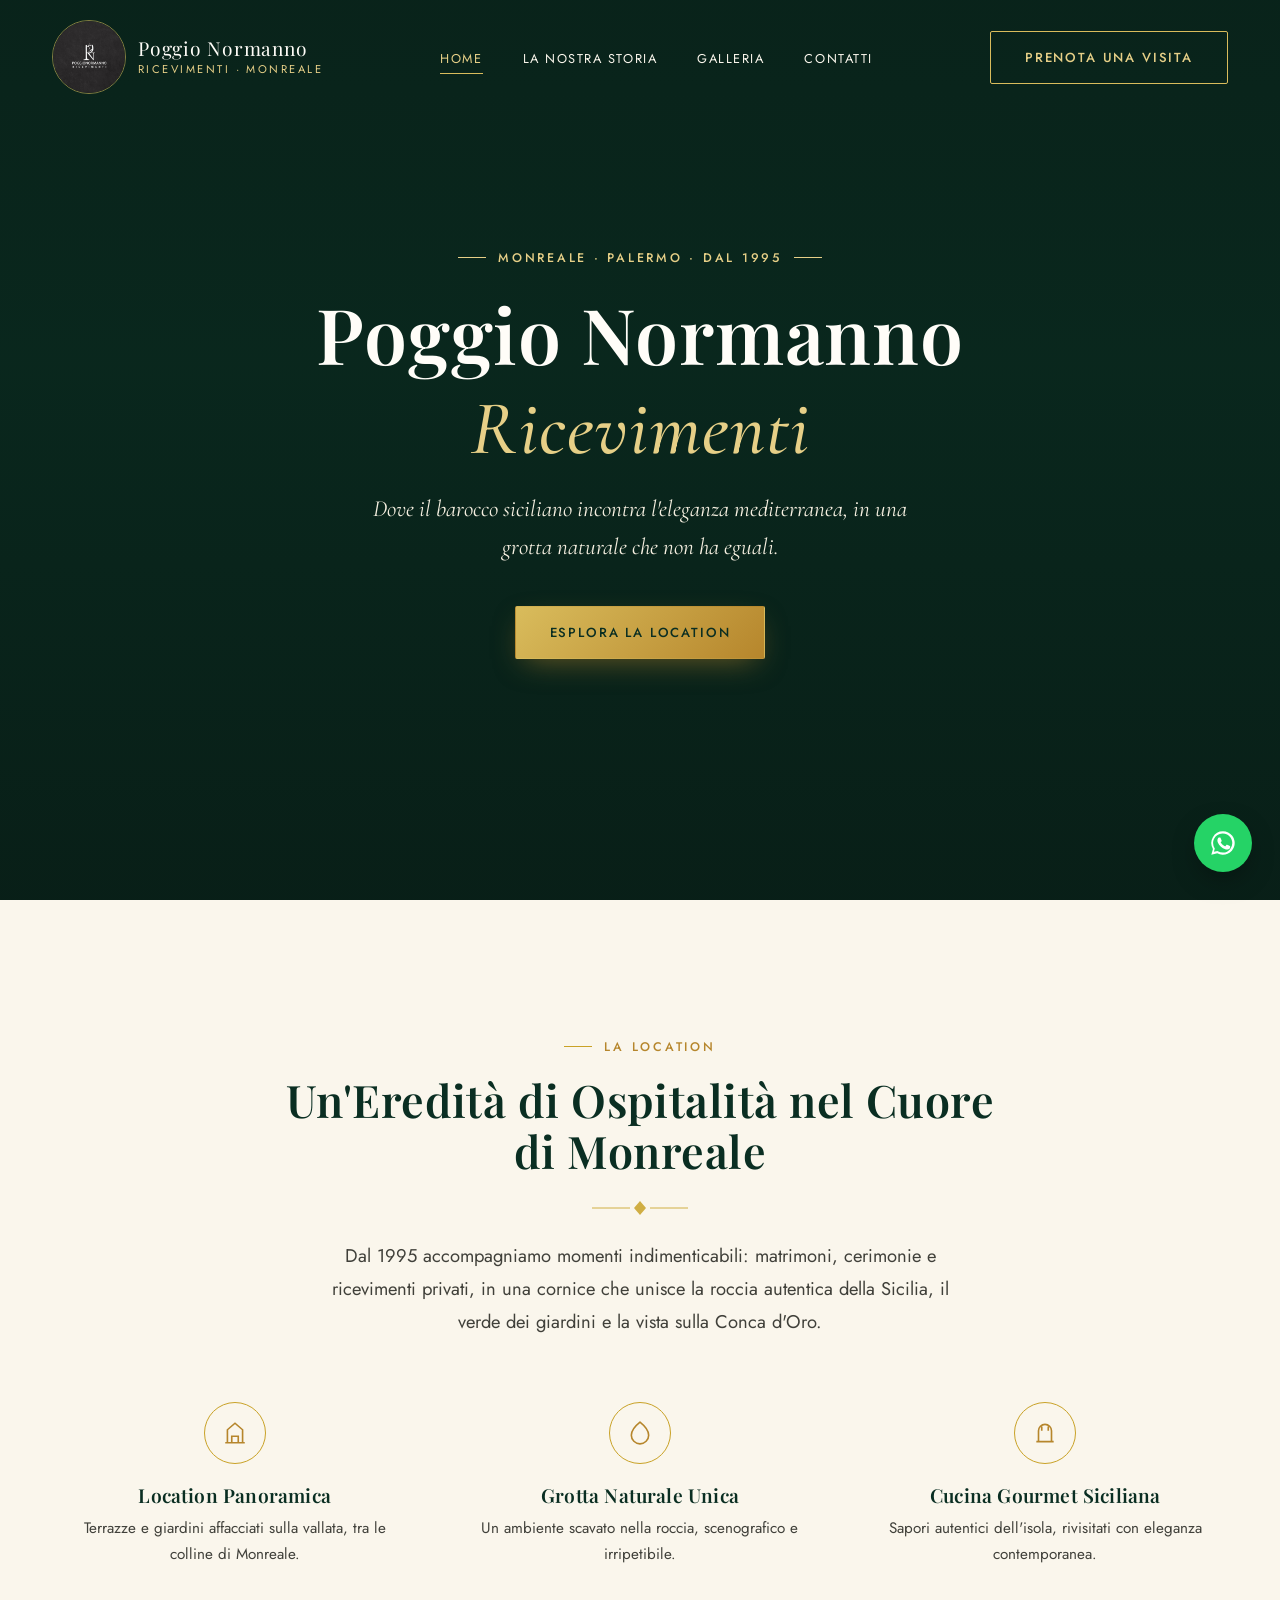
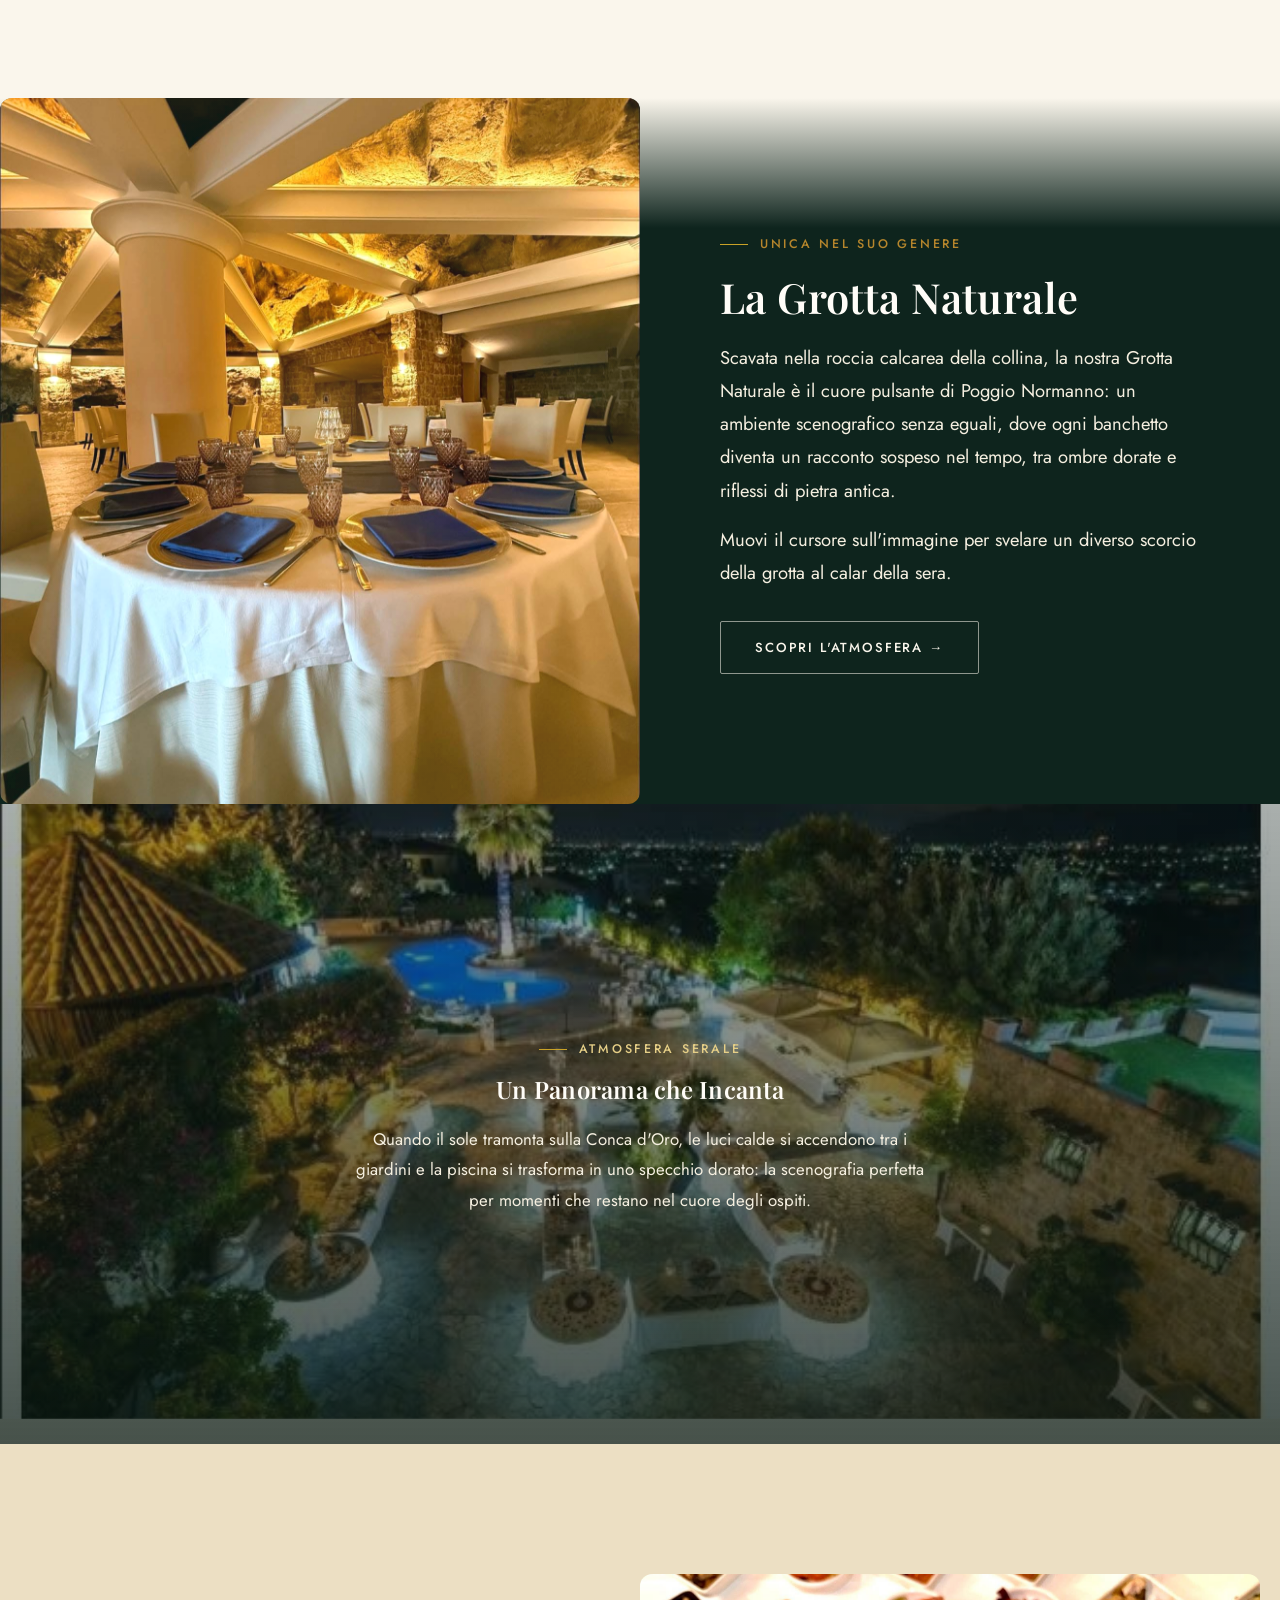
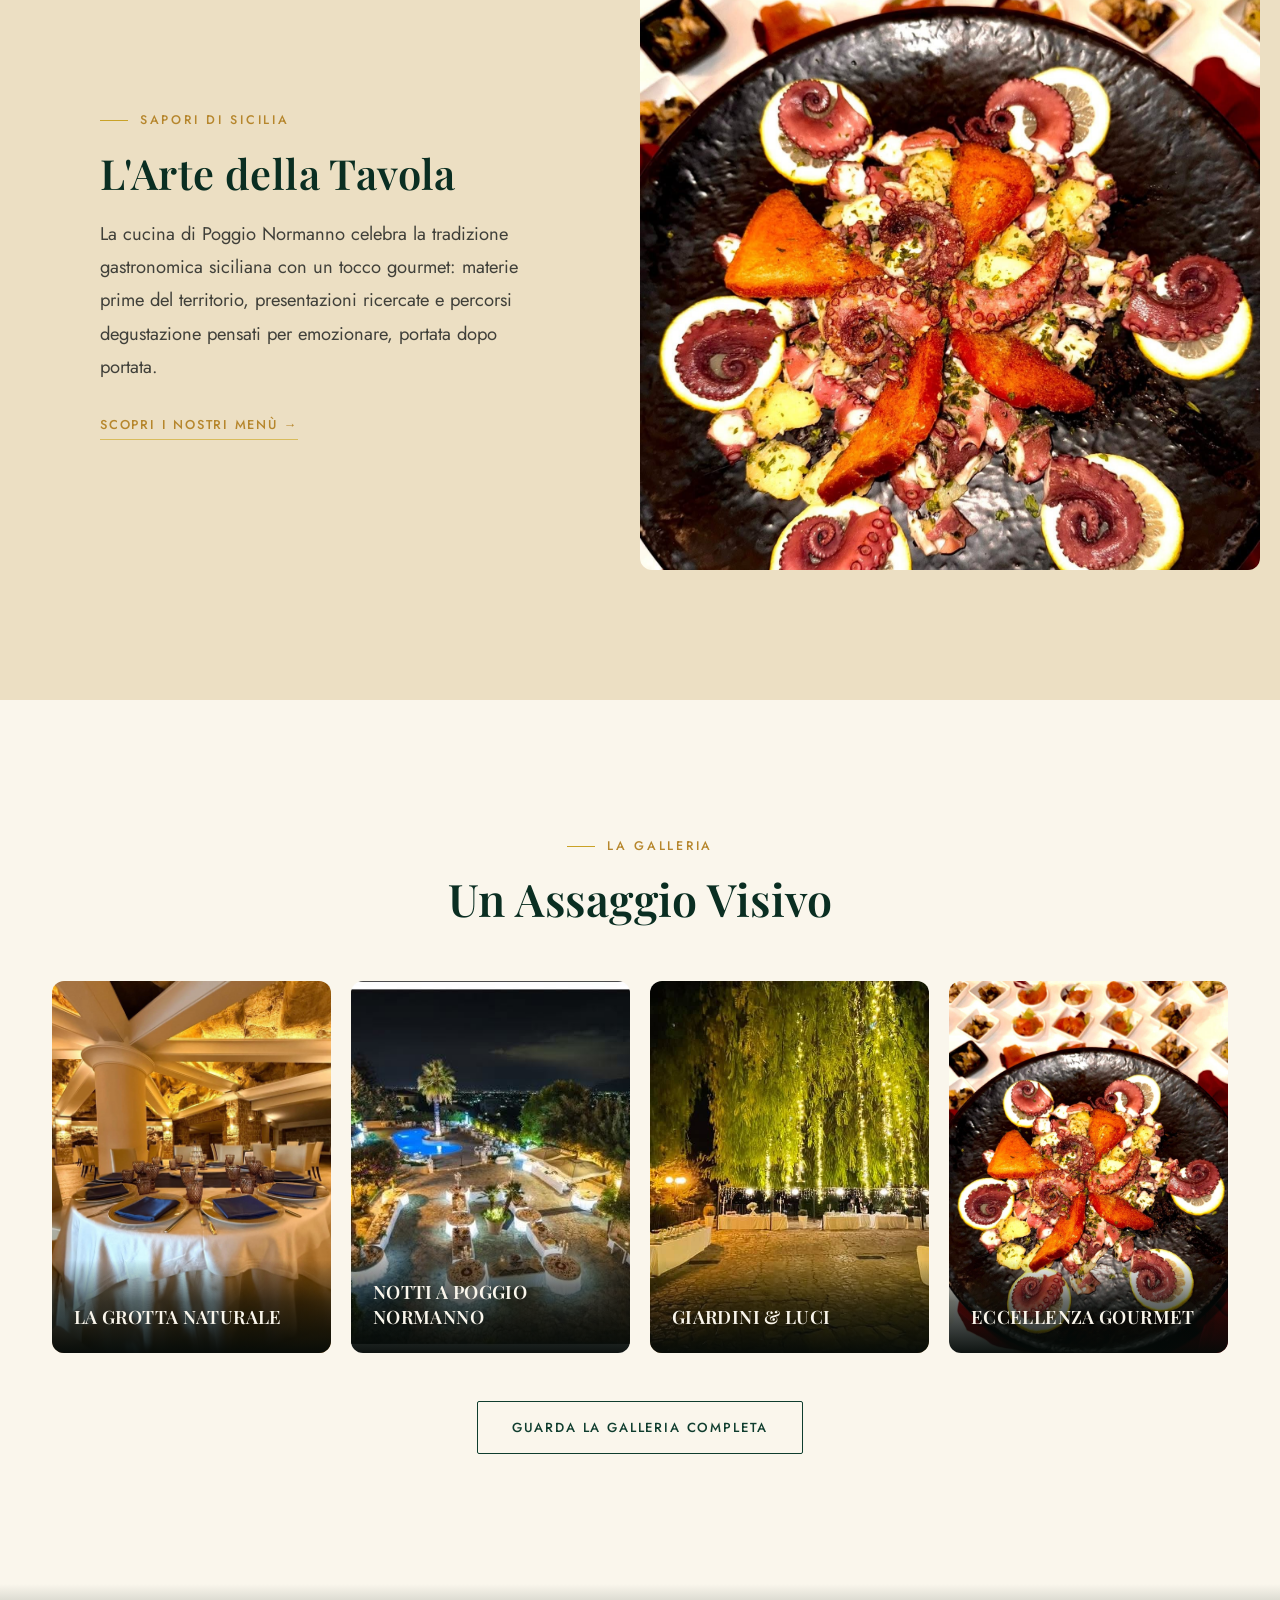
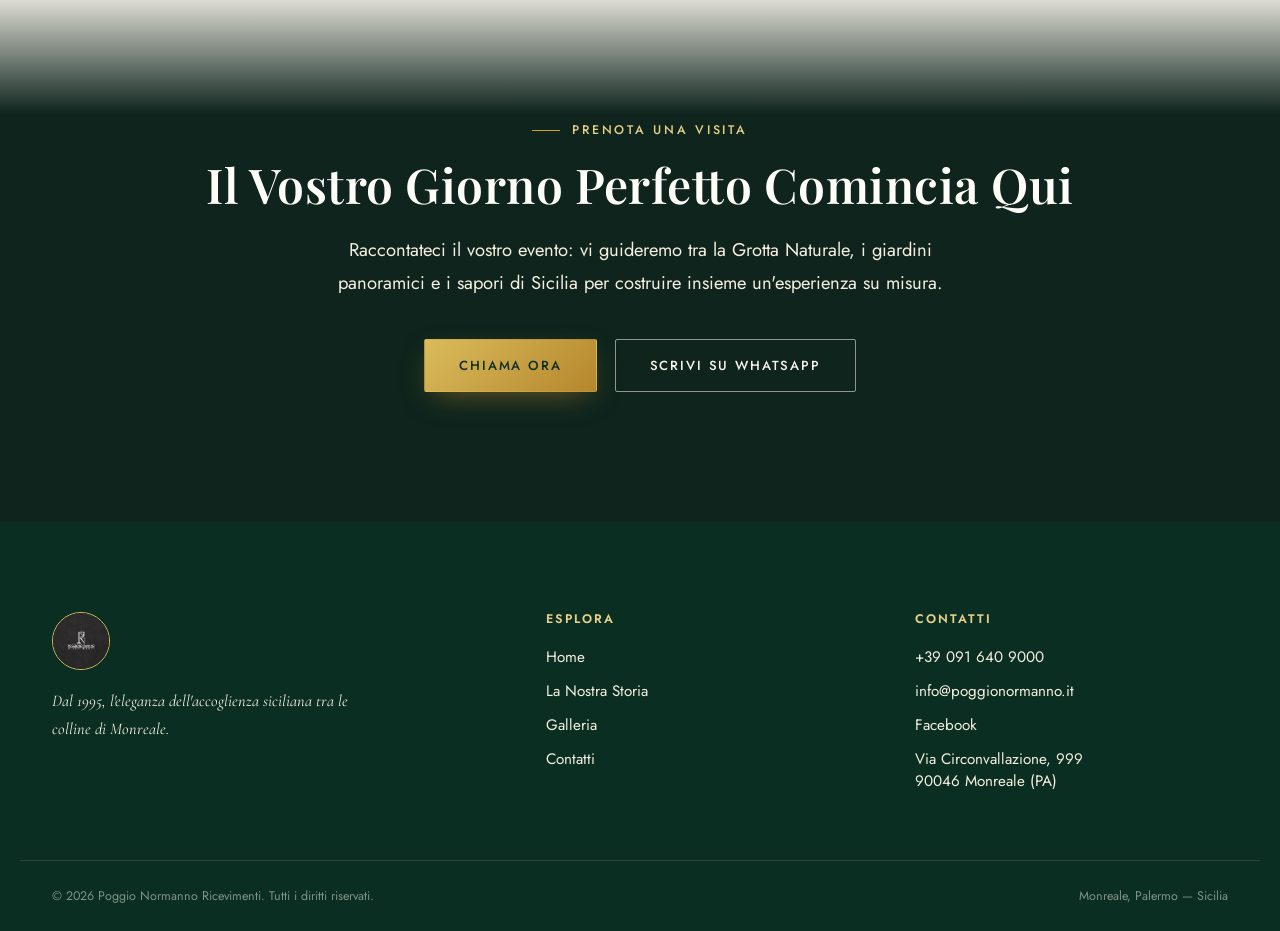
==== index.html @ 15d63153 "Add files via upload" ====
<!DOCTYPE html>
<html lang="it">
<head>
<meta charset="UTF-8">
<meta name="viewport" content="width=device-width, initial-scale=1.0">
<title>Poggio Normanno Ricevimenti | Location per Eventi e Matrimoni a Monreale</title>
<meta name="description" content="Poggio Normanno Ricevimenti: prestigiosa location per matrimoni ed eventi a Monreale, Palermo. Grotta naturale, panorama esclusivo e cucina gourmet siciliana dal 1995.">
<link rel="icon" href="immagini/logo-poggio-normanno.JPG" type="image/jpeg">
<link rel="preconnect" href="https://fonts.googleapis.com">
<link rel="preconnect" href="https://fonts.gstatic.com" crossorigin>
<link href="https://fonts.googleapis.com/css2?family=Playfair+Display:ital,wght@0,500;0,600;0,700;1,600&family=Cormorant+Garamond:ital,wght@0,500;1,500;1,600&family=Jost:wght@300;400;500;600&display=swap" rel="stylesheet">
<link rel="stylesheet" href="css/style.css">
</head>
<body>

<header class="site-header">
  <div class="container header-inner">
    <a href="index.html" class="logo">
      <img src="immagini/logo-poggio-normanno.JPG" alt="Poggio Normanno Ricevimenti">
      <span class="logo-text">Poggio Normanno<span>Ricevimenti · Monreale</span></span>
    </a>
    <nav class="main-nav">
      <ul>
        <li><a href="index.html">Home</a></li>
        <li><a href="storia.html">La Nostra Storia</a></li>
        <li><a href="galleria.html">Galleria</a></li>
        <li><a href="contatti.html">Contatti</a></li>
      </ul>
    </nav>
    <div class="header-actions">
      <a href="contatti.html" class="btn btn-outline nav-cta">Prenota una Visita</a>
    </div>
    <button class="menu-toggle" aria-label="Apri menu">
      <span></span><span></span><span></span>
    </button>
  </div>
</header>

<div class="mobile-menu">
  <a href="index.html">Home</a>
  <a href="storia.html">La Nostra Storia</a>
  <a href="galleria.html">Galleria</a>
  <a href="contatti.html">Contatti</a>
  <a href="contatti.html" class="btn btn-gold">Prenota una Visita</a>
  <div class="mobile-menu-contacts">
    <a href="tel:+390916409000">+39 091 640 9000</a>
    <a href="https://wa.me/390916409000" target="_blank" rel="noopener">WhatsApp</a>
  </div>
</div>

<section class="hero">
  <video class="hero-video" autoplay muted loop playsinline preload="auto">
    <source src="video/hero-video.mp4" type="video/mp4">
  </video>
  <div class="hero-overlay"></div>
  <div class="hero-content">
    <span class="eyebrow">Monreale · Palermo · Dal 1995</span>
    <h1 class="hero-title">Poggio Normanno<br><em>Ricevimenti</em></h1>
    <p class="hero-sub">Dove il barocco siciliano incontra l'eleganza mediterranea, in una grotta naturale che non ha eguali.</p>
    <div class="hero-actions">
      <a href="#location" class="btn btn-gold">Esplora la Location</a>
    </div>
  </div>
</section>

<section id="location" class="section-pad bg-cream">
  <div class="container">
    <div class="section-head reveal">
      <span class="eyebrow" style="justify-content:center">La Location</span>
      <h2 style="margin-top:18px; font-size: clamp(2rem, 4vw, 2.8rem);">Un'Eredità di Ospitalità nel Cuore di Monreale</h2>
      <div class="ornament">
        <svg viewBox="0 0 96 18" xmlns="http://www.w3.org/2000/svg" fill="none" stroke="#c9a227" stroke-width="1">
          <line x1="0" y1="9" x2="38" y2="9"/><line x1="58" y1="9" x2="96" y2="9"/>
          <path d="M48 2 L54 9 L48 16 L42 9 Z" fill="#c9a227" stroke="none"/>
        </svg>
      </div>
      <p class="lede" style="margin:0 auto;">Dal 1995 accompagniamo momenti indimenticabili: matrimoni, cerimonie e ricevimenti privati, in una cornice che unisce la roccia autentica della Sicilia, il verde dei giardini e la vista sulla Conca d'Oro.</p>
    </div>
    <div class="features-row">
      <div class="feature-item reveal">
        <div class="feature-icon"><svg viewBox="0 0 24 24" fill="none" stroke="currentColor" stroke-width="1.5"><path d="M3 21h18M5 21V9l7-6 7 6v12M9 21v-6h6v6"/></svg></div>
        <h3>Location Panoramica</h3>
        <p>Terrazze e giardini affacciati sulla vallata, tra le colline di Monreale.</p>
      </div>
      <div class="feature-item reveal reveal-delay-1">
        <div class="feature-icon"><svg viewBox="0 0 24 24" fill="none" stroke="currentColor" stroke-width="1.5"><path d="M12 2C7 6 4 10 4 14a8 8 0 0016 0c0-4-3-8-8-12z"/></svg></div>
        <h3>Grotta Naturale Unica</h3>
        <p>Un ambiente scavato nella roccia, scenografico e irripetibile.</p>
      </div>
      <div class="feature-item reveal reveal-delay-2">
        <div class="feature-icon"><svg viewBox="0 0 24 24" fill="none" stroke="currentColor" stroke-width="1.5"><path d="M4 20h16M6 20V10a6 6 0 0112 0v10M9 10V6m6 4V6"/></svg></div>
        <h3>Cucina Gourmet Siciliana</h3>
        <p>Sapori autentici dell'isola, rivisitati con eleganza contemporanea.</p>
      </div>
    </div>
  </div>
</section>

<section class="grotta-section bg-emerald soft-transition">
  <div class="split">
    <div class="split-media reveal">
      <img class="grotta-img grotta-img-a" src="immagini/grotta-naturale.JPG" alt="Interno della Grotta Naturale di Poggio Normanno, illuminata da luci calde">
      <img class="grotta-img grotta-img-b" src="immagini/grotta-allestimento-rosso.JPG" alt="Allestimento romantico della Grotta Naturale di Poggio Normanno con dettagli in rosso" loading="lazy">
    </div>
    <div class="split-text reveal">
      <span class="eyebrow">Unica nel suo Genere</span>
      <h2 style="font-size: clamp(1.9rem, 3.5vw, 2.6rem); margin: 20px 0;">La Grotta Naturale</h2>
      <p class="lede">Scavata nella roccia calcarea della collina, la nostra Grotta Naturale è il cuore pulsante di Poggio Normanno: un ambiente scenografico senza eguali, dove ogni banchetto diventa un racconto sospeso nel tempo, tra ombre dorate e riflessi di pietra antica.</p>
      <p class="lede" style="margin-top:16px;">Muovi il cursore sull'immagine per svelare un diverso scorcio della grotta al calar della sera.</p>
      <a href="storia.html#grotta" class="btn btn-outline" style="margin-top:32px; border-color: rgba(250,246,236,0.55); color: var(--cream-100);">Scopri l'Atmosfera →</a>
    </div>
  </div>
</section>

<section class="parallax-banner">
  <img class="parallax-img" src="immagini/panoramica-notturna-piscina.JPG" alt="Panorama notturno con piscina illuminata di Poggio Normanno">
  <div class="parallax-content reveal">
    <span class="eyebrow">Atmosfera Serale</span>
    <h2>Un Panorama che Incanta</h2>
    <p>Quando il sole tramonta sulla Conca d'Oro, le luci calde si accendono tra i giardini e la piscina si trasforma in uno specchio dorato: la scenografia perfetta per momenti che restano nel cuore degli ospiti.</p>
  </div>
</section>

<section class="section-pad bg-sand">
  <div class="split" style="max-width: var(--container-w); margin: 0 auto;">
    <div class="split-text reveal">
      <span class="eyebrow">Sapori di Sicilia</span>
      <h2 style="font-size: clamp(1.9rem, 3.5vw, 2.6rem); margin: 20px 0;">L'Arte della Tavola</h2>
      <p class="lede">La cucina di Poggio Normanno celebra la tradizione gastronomica siciliana con un tocco gourmet: materie prime del territorio, presentazioni ricercate e percorsi degustazione pensati per emozionare, portata dopo portata.</p>
      <a href="galleria.html" class="link-gold" style="margin-top:32px;">Scopri i Nostri Menù →</a>
    </div>
    <div class="split-media reveal">
      <img src="immagini/cibo.JPG" alt="Piatto gourmet della cucina siciliana di Poggio Normanno">
    </div>
  </div>
</section>

<section class="section-pad bg-cream">
  <div class="container">
    <div class="section-head reveal">
      <span class="eyebrow" style="justify-content:center">La Galleria</span>
      <h2 style="margin-top:18px; font-size: clamp(2rem, 4vw, 2.8rem);">Un Assaggio Visivo</h2>
    </div>
    <div class="preview-grid">
      <a href="galleria.html" class="preview-item reveal"><img src="immagini/grotta-naturale.JPG" alt="Grotta Naturale"><span class="cap">La Grotta Naturale</span></a>
      <a href="galleria.html" class="preview-item reveal reveal-delay-1"><img src="immagini/panoramica-notturna-piscina.JPG" alt="Panorama notturno e piscina"><span class="cap">Notti a Poggio Normanno</span></a>
      <a href="galleria.html" class="preview-item reveal reveal-delay-2"><img src="immagini/area-esterna-luci.JPG" alt="Area esterna e illuminazione"><span class="cap">Giardini &amp; Luci</span></a>
      <a href="galleria.html" class="preview-item reveal"><img src="immagini/cibo.JPG" alt="Gastronomia gourmet"><span class="cap">Eccellenza Gourmet</span></a>
    </div>
    <div class="preview-more reveal">
      <a href="galleria.html" class="btn btn-outline dark">Guarda la Galleria Completa</a>
    </div>
  </div>
</section>

<section class="cta-band soft-transition">
  <div class="container reveal">
    <span class="eyebrow" style="justify-content:center; color: var(--gold-300);">Prenota una Visita</span>
    <h2 style="margin: 18px 0 0;">Il Vostro Giorno Perfetto Comincia Qui</h2>
    <p class="lede">Raccontateci il vostro evento: vi guideremo tra la Grotta Naturale, i giardini panoramici e i sapori di Sicilia per costruire insieme un'esperienza su misura.</p>
    <div class="cta-actions">
      <a href="tel:+390916409000" class="btn btn-gold">Chiama Ora</a>
      <a href="https://wa.me/390916409000" target="_blank" rel="noopener" class="btn btn-outline">Scrivi su WhatsApp</a>
    </div>
  </div>
</section>

<footer class="site-footer">
  <div class="container footer-grid">
    <div class="footer-brand">
      <img src="immagini/logo-poggio-normanno.JPG" alt="Poggio Normanno Ricevimenti">
      <p>Dal 1995, l'eleganza dell'accoglienza siciliana tra le colline di Monreale.</p>
    </div>
    <div class="footer-col">
      <h4>Esplora</h4>
      <a href="index.html">Home</a>
      <a href="storia.html">La Nostra Storia</a>
      <a href="galleria.html">Galleria</a>
      <a href="contatti.html">Contatti</a>
    </div>
    <div class="footer-col">
      <h4>Contatti</h4>
      <a href="tel:+390916409000">+39 091 640 9000</a>
      <a href="mailto:info@poggionormanno.it">info@poggionormanno.it</a>
      <a href="https://www.facebook.com/poggionormannoricevimenti" target="_blank" rel="noopener">Facebook</a>
      <address>Via Circonvallazione, 999<br>90046 Monreale (PA)</address>
    </div>
  </div>
  <div class="footer-bottom container">
    <p>&copy; 2026 Poggio Normanno Ricevimenti. Tutti i diritti riservati.</p>
    <p>Monreale, Palermo — Sicilia</p>
  </div>
</footer>

<a href="https://wa.me/390916409000" target="_blank" rel="noopener" class="whatsapp-float" aria-label="Contattaci su WhatsApp">
  <svg viewBox="0 0 24 24"><path d="M17.5 14.4c-.3-.1-1.6-.8-1.9-.9-.2-.1-.4-.1-.6.1-.2.2-.6.9-.8 1-.1.2-.3.2-.5.1-1.6-.7-2.6-1.5-3.6-3.1-.1-.2-.1-.4.1-.5.2-.2.4-.4.6-.7.1-.2.1-.4 0-.6-.1-.2-.7-1.6-.9-2.1-.2-.5-.4-.4-.6-.4h-.5c-.2 0-.5.1-.7.3-.2.3-.9 1-.9 2.3 0 1.4 1 2.7 1.1 2.9.1.2 1.9 3 4.7 4.1 2.3.9 2.7.7 3.2.6.5-.1 1.6-.7 1.8-1.3.2-.6.2-1.2.2-1.3-.1-.1-.2-.2-.4-.3z"/><path d="M12 2a10 10 0 00-8.6 15.1L2 22l5.1-1.3A10 10 0 1012 2zm0 18.2c-1.6 0-3.1-.4-4.5-1.2l-.3-.2-3 .8.8-2.9-.2-.3A8.2 8.2 0 1112 20.2z"/></svg>
</a>

<script src="js/main.js"></script>
</body>
</html>
---- css/style.css ----
/* ============================================================
   POGGIO NORMANNO RICEVIMENTI — Lusso Mediterraneo
   ============================================================ */

:root {
  --emerald-950: #0a2e22;
  --emerald-900: #0f3d2e;
  --emerald-800: #164a38;
  --emerald-700: #1f5c46;
  --gold-600: #b6862c;
  --gold-500: #c9a227;
  --gold-400: #d9bc5c;
  --gold-300: #e6cf87;
  --cream-100: #faf6ec;
  --cream-200: #f5efe0;
  --sand-300: #ecdfc3;
  --charcoal-900: #23231f;
  --charcoal-700: #40403a;
  --white: #fffdf8;

  --font-display: "Playfair Display", "Georgia", serif;
  --font-accent: "Cormorant Garamond", "Georgia", serif;
  --font-body: "Jost", "Helvetica Neue", Arial, sans-serif;

  --container-w: 1240px;
  --header-pad-y: 20px;
  --header-pad-y-scrolled: 14px;
  --radius-soft: 12px;
  --emerald-flat: #0e241d;

  --ease: cubic-bezier(0.22, 1, 0.36, 1);
}

/* ---------- Reset ---------- */
*, *::before, *::after { box-sizing: border-box; }
html { scroll-behavior: smooth; }
body, h1, h2, h3, h4, p, ul, figure { margin: 0; }
ul { padding: 0; list-style: none; }
img { max-width: 100%; display: block; }
a { color: inherit; text-decoration: none; }
button { font: inherit; background: none; border: none; cursor: pointer; color: inherit; }
address { font-style: normal; }

body {
  font-family: var(--font-body);
  color: var(--charcoal-900);
  background: var(--cream-100);
  -webkit-font-smoothing: antialiased;
  overflow-x: hidden;
}

.container {
  max-width: var(--container-w);
  margin: 0 auto;
  padding: 0 32px;
}

h1, h2, h3, h4 {
  font-family: var(--font-display);
  font-weight: 600;
  line-height: 1.15;
  letter-spacing: 0.01em;
  color: var(--emerald-950);
}

.eyebrow {
  display: inline-flex;
  align-items: center;
  gap: 12px;
  font-family: var(--font-body);
  font-size: 0.78rem;
  font-weight: 500;
  letter-spacing: 0.22em;
  text-transform: uppercase;
  color: var(--gold-600);
}
.eyebrow::before {
  content: "";
  width: 28px;
  height: 1px;
  background: var(--gold-500);
}

.lede {
  font-size: 1.15rem;
  line-height: 1.8;
  color: var(--charcoal-700);
  max-width: 640px;
}

/* ---------- Divider ornament ---------- */
.ornament {
  width: 96px;
  height: 18px;
  margin: 22px auto;
  opacity: 0.85;
}
.ornament svg { width: 100%; height: 100%; display: block; }
.section-head { text-align: center; max-width: 720px; margin: 0 auto 56px; }
.section-head.left { text-align: left; margin: 0 0 32px; }

/* ---------- Buttons ---------- */
.btn {
  display: inline-flex;
  align-items: center;
  gap: 10px;
  padding: 16px 34px;
  font-size: 0.82rem;
  font-weight: 500;
  letter-spacing: 0.14em;
  text-transform: uppercase;
  border: 1px solid transparent;
  border-radius: 2px;
  transition: all 0.4s var(--ease);
  white-space: nowrap;
}
.btn-gold {
  background: linear-gradient(135deg, var(--gold-400), var(--gold-600));
  color: var(--emerald-950);
  box-shadow: 0 10px 30px -10px rgba(182, 134, 44, 0.6);
}
.btn-gold:hover { transform: translateY(-2px); box-shadow: 0 14px 34px -8px rgba(182, 134, 44, 0.7); }
.btn-outline {
  border-color: currentColor;
  color: inherit;
}
.btn-outline:hover { background: rgba(255,255,255,0.08); }
.btn-outline.dark { border-color: var(--emerald-900); color: var(--emerald-900); }
.btn-outline.dark:hover { background: var(--emerald-900); color: var(--cream-100); }

.link-gold {
  display: inline-flex;
  align-items: center;
  gap: 8px;
  font-size: 0.8rem;
  font-weight: 500;
  letter-spacing: 0.14em;
  text-transform: uppercase;
  color: var(--gold-600);
  border-bottom: 1px solid var(--gold-400);
  padding-bottom: 5px;
  transition: color 0.3s var(--ease), border-color 0.3s var(--ease), gap 0.3s var(--ease);
}
.link-gold:hover { color: var(--gold-500); border-color: var(--gold-600); gap: 12px; }

/* ============================================================
   HEADER
   ============================================================ */
.site-header {
  position: fixed;
  top: 0; left: 0; right: 0;
  z-index: 500;
  display: flex;
  align-items: center;
  padding: var(--header-pad-y) 0;
  transition: padding 0.4s var(--ease), background 0.4s var(--ease), box-shadow 0.4s var(--ease), backdrop-filter 0.4s var(--ease);
  background: transparent;
}
.site-header.is-scrolled {
  padding: var(--header-pad-y-scrolled) 0;
  background: rgba(18, 43, 37, 0.85);
  box-shadow: 0 6px 24px -8px rgba(0,0,0,0.3);
  backdrop-filter: blur(12px);
  -webkit-backdrop-filter: blur(12px);
}
.header-inner {
  width: 100%;
  display: flex;
  align-items: center;
  justify-content: space-between;
  gap: 24px;
}
.logo {
  display: flex;
  align-items: center;
  gap: 12px;
  flex-shrink: 0;
}
.logo img {
  height: 74px;
  width: 74px;
  object-fit: cover;
  border-radius: 50%;
  border: 1px solid rgba(214, 188, 92, 0.6);
  transition: height 0.4s var(--ease), width 0.4s var(--ease);
}
.site-header.is-scrolled .logo img { height: 54px; width: 54px; }
.logo-text {
  font-family: var(--font-display);
  font-size: 1.2rem;
  letter-spacing: 0.04em;
  color: var(--white);
  line-height: 1.1;
}
.logo-text span { display: block; font-family: var(--font-body); font-size: 0.7rem; letter-spacing: 0.22em; color: var(--gold-300); text-transform: uppercase; margin-top: 4px; }

.main-nav ul { display: flex; gap: 40px; }
.main-nav a {
  font-size: 0.8rem;
  letter-spacing: 0.12em;
  text-transform: uppercase;
  color: var(--cream-100);
  position: relative;
  padding-bottom: 6px;
}
.main-nav a::after {
  content: "";
  position: absolute; left: 0; bottom: 0;
  width: 0; height: 1px;
  background: var(--gold-400);
  transition: width 0.35s var(--ease);
}
.main-nav a:hover::after,
.main-nav a.active::after { width: 100%; }
.main-nav a.active { color: var(--gold-300); }

.header-actions { display: flex; align-items: center; gap: 20px; }
.nav-cta {
  border-color: var(--gold-400);
  color: var(--gold-300);
}
.nav-cta:hover { background: var(--gold-400); color: var(--emerald-950); }

.menu-toggle {
  display: none;
  flex-direction: column;
  gap: 5px;
  width: 32px;
  z-index: 600;
}
.menu-toggle span {
  height: 1px;
  background: var(--white);
  transition: transform 0.3s var(--ease), opacity 0.3s var(--ease);
}
.menu-toggle.is-open span:nth-child(1) { transform: translateY(6px) rotate(45deg); }
.menu-toggle.is-open span:nth-child(2) { opacity: 0; }
.menu-toggle.is-open span:nth-child(3) { transform: translateY(-6px) rotate(-45deg); }

.mobile-menu {
  position: fixed;
  inset: 0;
  background: var(--emerald-flat);
  z-index: 450;
  display: flex;
  flex-direction: column;
  align-items: center;
  justify-content: center;
  gap: 36px;
  transform: translateY(-100%);
  opacity: 0;
  visibility: hidden;
  transition: transform 0.5s var(--ease), opacity 0.5s var(--ease), visibility 0.5s;
}
.mobile-menu.is-open { transform: translateY(0); opacity: 1; visibility: visible; }
.mobile-menu a {
  font-family: var(--font-display);
  font-size: 1.9rem;
  color: var(--cream-100);
}
.mobile-menu a.active,
.mobile-menu a:hover { color: var(--gold-300); }
.mobile-menu .btn { margin-top: 10px; }
.mobile-menu-contacts { display: flex; gap: 22px; margin-top: 8px; }
.mobile-menu-contacts a { font-family: var(--font-body); font-size: 0.85rem; letter-spacing: 0.08em; color: var(--gold-300); }

/* ============================================================
   HERO (index)
   ============================================================ */
.hero {
  position: relative;
  height: 100vh;
  min-height: 640px;
  display: flex;
  align-items: center;
  justify-content: center;
  overflow: hidden;
  background: var(--emerald-950);
}
.hero-video {
  position: absolute; inset: 0;
  width: 100%; height: 100%;
  object-fit: cover;
}
.hero-overlay {
  position: absolute; inset: 0;
  background:
    linear-gradient(180deg, rgba(8,26,20,0.55) 0%, rgba(8,26,20,0.35) 40%, rgba(8,26,20,0.75) 100%);
}
.hero-content {
  position: relative;
  z-index: 2;
  text-align: center;
  color: var(--white);
  padding: 0 24px;
  max-width: 880px;
}
.hero-content .eyebrow { color: var(--gold-300); justify-content: center; }
.hero-content .eyebrow::before, .hero-content .eyebrow::after { background: var(--gold-300); }
.hero-content .eyebrow::after { content: ""; width: 28px; height: 1px; }
.hero-title {
  font-size: clamp(2.6rem, 6vw, 5.2rem);
  color: var(--white);
  margin: 22px 0 18px;
}
.hero-title em {
  font-family: var(--font-accent);
  font-style: italic;
  color: var(--gold-300);
  font-weight: 500;
}
.hero-sub {
  font-family: var(--font-accent);
  font-size: clamp(1.1rem, 2vw, 1.45rem);
  font-style: italic;
  color: var(--cream-200);
  max-width: 560px;
  margin: 0 auto 40px;
  line-height: 1.6;
}
.hero-actions { display: flex; gap: 18px; justify-content: center; flex-wrap: wrap; }
.hero-actions .btn-outline { border-color: rgba(250,246,236,0.6); color: var(--cream-100); }

/* ============================================================
   SECTIONS — generic
   ============================================================ */
section { position: relative; }
.section-pad { padding: 130px 0; }
.bg-cream { background: var(--cream-100); }
.bg-sand { background: var(--sand-300); }
.bg-emerald { background: var(--emerald-flat); color: var(--cream-100); }
.bg-emerald h2, .bg-emerald h3 { color: var(--white); }
.bg-emerald .lede { color: var(--cream-200); }

/* Soft color-blend at the top edge of a section, to avoid a hard block-to-block cut */
.soft-transition::before {
  content: "";
  position: absolute; top: 0; left: 0; right: 0;
  height: 130px;
  background: linear-gradient(to bottom, var(--cream-100), transparent);
  pointer-events: none;
}

#location, #grotta { scroll-margin-top: 110px; }

/* Intro features row */
.features-row {
  display: grid;
  grid-template-columns: repeat(3, 1fr);
  gap: 40px;
  margin-top: 64px;
}
.feature-item { text-align: center; padding: 0 12px; }
.feature-icon {
  width: 62px; height: 62px;
  margin: 0 auto 20px;
  border: 1px solid var(--gold-500);
  border-radius: 50%;
  display: flex; align-items: center; justify-content: center;
  color: var(--gold-600);
}
.feature-icon svg { width: 26px; height: 26px; }
.feature-item h3 { font-size: 1.2rem; margin-bottom: 10px; }
.feature-item p { color: var(--charcoal-700); font-size: 0.95rem; line-height: 1.7; }

/* Split feature (image + text) */
.split {
  display: grid;
  grid-template-columns: 1fr 1fr;
  align-items: center;
  gap: 0;
}
.split-media { position: relative; height: 100%; min-height: 480px; overflow: hidden; border-radius: var(--radius-soft); }
.split-media img {
  position: absolute; inset: 0;
  width: 100%; height: 100%;
  object-fit: cover;
}
.split-text { padding: 130px 80px; }
.split.reverse { direction: rtl; }
.split.reverse .split-text { direction: ltr; }
.split.reverse .split-media { direction: ltr; }

/* Grotta spotlight section */
.grotta-section {
  position: relative;
  cursor: default;
}
.grotta-section .split-media {
  --x: 50%; --y: 50%;
}
.grotta-section .split-media::after {
  content: "";
  position: absolute; inset: 0;
  background: radial-gradient(circle 260px at var(--x) var(--y), rgba(217,188,92,0.35), rgba(10,46,34,0.15) 60%, rgba(10,46,34,0.55) 100%);
  mix-blend-mode: screen;
  transition: opacity 0.3s ease;
  pointer-events: none;
  z-index: 2;
}
.grotta-section .split-media img { filter: saturate(1.05) contrast(1.02); }

/* Soft crossfade to a second Grotta view on hover */
.grotta-section .split-media { position: relative; }
.grotta-section .split-media .grotta-img {
  position: absolute; inset: 0;
  width: 100%; height: 100%;
  object-fit: cover;
  transition: opacity 1.4s var(--ease);
}
.grotta-section .split-media .grotta-img-b { opacity: 0; }
.grotta-section .split-media:hover .grotta-img-a { opacity: 0; }
.grotta-section .split-media:hover .grotta-img-b { opacity: 1; }
@media (prefers-reduced-motion: reduce) {
  .grotta-section .split-media .grotta-img { transition: none; }
}

/* Parallax banner */
.parallax-banner {
  position: relative;
  height: 640px;
  overflow: hidden;
  display: flex;
  align-items: center;
  justify-content: center;
}
.parallax-banner .parallax-img {
  position: absolute;
  top: -10%; left: 0;
  width: 100%; height: 120%;
  object-fit: cover;
  will-change: transform;
}
.parallax-banner::before {
  content: "";
  position: absolute; inset: 0;
  background: linear-gradient(180deg, rgba(10,26,20,0.35), rgba(10,26,20,0.75));
  z-index: 1;
}
.parallax-content {
  position: relative; z-index: 2;
  text-align: center; color: var(--white);
  max-width: 640px; padding: 0 24px;
}
.parallax-content .eyebrow { color: var(--gold-300); justify-content: center; }
.parallax-content h2 { color: var(--white); margin: 18px 0 20px; }
.parallax-content p { color: var(--cream-200); font-size: 1.05rem; line-height: 1.8; }

/* Gallery preview grid (home) */
.preview-grid {
  display: grid;
  grid-template-columns: repeat(4, 1fr);
  gap: 20px;
  margin-top: 56px;
}
.preview-item {
  position: relative;
  aspect-ratio: 3/4;
  overflow: hidden;
  border-radius: var(--radius-soft);
}
.preview-item img {
  width: 100%; height: 100%; object-fit: cover;
  transition: transform 0.6s var(--ease);
}
.preview-item:hover img { transform: scale(1.08); }
.preview-item .cap {
  position: absolute; left: 0; right: 0; bottom: 0;
  padding: 44px 22px 24px;
  background: linear-gradient(to top, rgba(4,10,8,0.96) 0%, rgba(4,10,8,0.6) 55%, transparent 100%);
  color: var(--cream-100);
  font-family: var(--font-display);
  font-size: 1.15rem;
  font-weight: 600;
  letter-spacing: 0.02em;
  text-transform: uppercase;
}
.preview-more { text-align: center; margin-top: 48px; }

/* Final CTA band */
.cta-band {
  background: var(--emerald-flat);
  color: var(--cream-100);
  text-align: center;
  padding: 130px 0;
}
.cta-band h2 { color: var(--white); font-size: clamp(2rem, 4vw, 3rem); }
.cta-band .lede { color: var(--cream-200); margin: 20px auto 40px; text-align: center; }
.cta-actions { display: flex; gap: 18px; justify-content: center; flex-wrap: wrap; }
.cta-actions .btn-outline { border-color: rgba(250,246,236,0.55); color: var(--cream-100); }

/* ============================================================
   PAGE HERO (sub-pages)
   ============================================================ */
.page-hero {
  position: relative;
  height: 56vh;
  min-height: 380px;
  display: flex;
  align-items: center;
  justify-content: center;
  overflow: hidden;
}
.page-hero img {
  position: absolute; inset: 0;
  width: 100%; height: 100%; object-fit: cover;
}
.page-hero::after {
  content: "";
  position: absolute; inset: 0;
  background: linear-gradient(180deg, rgba(8,26,20,0.5), rgba(8,26,20,0.78));
}
.page-hero-content {
  position: relative; z-index: 2;
  text-align: center; color: var(--white);
}
.page-hero-content .eyebrow { color: var(--gold-300); justify-content: center; }
.page-hero-content h1 { color: var(--white); font-size: clamp(2.4rem, 5vw, 3.6rem); margin-top: 18px; }

/* ============================================================
   STORIA page
   ============================================================ */
.story-block { padding: 130px 0; }
.story-block .container { max-width: 780px; }
.story-block p { font-size: 1.08rem; line-height: 1.95; color: var(--charcoal-700); margin-bottom: 22px; }
.story-block p:first-of-type::first-letter {
  font-family: var(--font-display);
  font-size: 3.6rem;
  color: var(--gold-600);
  float: left;
  line-height: 0.8;
  padding-right: 12px;
  margin-top: 8px;
}
.story-quote {
  font-family: var(--font-accent);
  font-style: italic;
  font-size: 1.7rem;
  color: var(--emerald-900);
  text-align: center;
  max-width: 640px;
  margin: 50px auto;
  line-height: 1.5;
}
.story-quote span { display: block; margin-top: 14px; font-family: var(--font-body); font-style: normal; font-size: 0.78rem; letter-spacing: 0.18em; text-transform: uppercase; color: var(--gold-600); }

.collage {
  display: grid;
  grid-template-columns: 1.2fr 1fr;
  gap: 20px;
  margin: 40px 0;
}
.collage img { width: 100%; height: 100%; object-fit: cover; border-radius: var(--radius-soft); }
.collage .tall { height: 100%; }

.timeline { display: flex; justify-content: center; gap: 0; margin: 70px 0 10px; flex-wrap: wrap; }
.timeline-item { flex: 1; min-width: 220px; text-align: center; padding: 0 24px; position: relative; }
.timeline-item + .timeline-item::before {
  content: "";
  position: absolute; left: 0; top: 10px;
  width: 1px; height: 40px;
  background: var(--gold-400);
}
.timeline-year { font-family: var(--font-display); font-size: 1.6rem; color: var(--gold-600); }
.timeline-item p { color: var(--charcoal-700); font-size: 0.92rem; margin-top: 8px; }

/* ============================================================
   GALLERIA page
   ============================================================ */
.gallery-filters {
  display: flex; justify-content: center; gap: 14px;
  margin-bottom: 48px; flex-wrap: wrap;
}
.filter-btn {
  padding: 10px 22px;
  border: 1px solid var(--sand-300);
  border-radius: 999px;
  font-size: 0.78rem;
  letter-spacing: 0.1em;
  text-transform: uppercase;
  color: var(--charcoal-700);
  transition: all 0.3s var(--ease);
}
.filter-btn:hover { border-color: var(--gold-500); color: var(--gold-600); }
.filter-btn.active { background: var(--emerald-900); border-color: var(--emerald-900); color: var(--cream-100); }

.gallery-grid {
  display: grid;
  grid-template-columns: repeat(4, 1fr);
  grid-auto-rows: 220px;
  grid-auto-flow: dense;
  gap: 18px;
}
.gallery-item {
  position: relative;
  overflow: hidden;
  border-radius: var(--radius-soft);
  cursor: pointer;
}
.gallery-item.g-large { grid-column: span 2; grid-row: span 2; }
.gallery-item.g-wide { grid-column: span 2; grid-row: span 1; }
.gallery-item.g-tall { grid-column: span 1; grid-row: span 2; }
/* Filtered subsets: uniform 1x1 tiles so dense packing never leaves empty cells */
.gallery-grid.is-filtered .gallery-item { grid-column: span 1; grid-row: span 1; }
.gallery-item img {
  width: 100%; height: 100%; object-fit: cover;
  transition: transform 0.6s var(--ease);
}
.gallery-item:hover img { transform: scale(1.06); }
.gallery-item .cap {
  position: absolute; inset: auto 0 0 0;
  padding: 40px 22px 22px;
  background: linear-gradient(to top, rgba(4,10,8,0.96) 0%, rgba(4,10,8,0.6) 55%, transparent 100%);
  color: var(--cream-100);
}
.gallery-item .cap .tag { font-size: 0.68rem; letter-spacing: 0.16em; text-transform: uppercase; color: var(--gold-300); display: block; margin-bottom: 4px; }
.gallery-item .cap .title { font-family: var(--font-display); font-size: 1.15rem; }
.gallery-item.hidden { display: none; }

.gallery-note {
  text-align: center;
  max-width: 560px;
  margin: 64px auto 0;
  color: var(--charcoal-700);
  font-family: var(--font-accent);
  font-style: italic;
  font-size: 1.15rem;
  line-height: 1.7;
}
.gallery-note a { color: var(--gold-600); border-bottom: 1px solid var(--gold-400); }

/* Lightbox */
.lightbox {
  position: fixed; inset: 0;
  background: rgba(8,20,16,0.94);
  z-index: 900;
  display: flex; align-items: center; justify-content: center;
  opacity: 0; visibility: hidden;
  transition: opacity 0.35s var(--ease), visibility 0.35s;
}
.lightbox.is-open { opacity: 1; visibility: visible; }
.lightbox-inner { max-width: 86vw; max-height: 82vh; text-align: center; }
.lightbox-inner img { max-width: 86vw; max-height: 74vh; object-fit: contain; margin: 0 auto; border: 1px solid rgba(214,188,92,0.3); border-radius: var(--radius-soft); }
.lightbox-cap { color: var(--cream-200); margin-top: 18px; font-family: var(--font-accent); font-style: italic; font-size: 1.1rem; }
.lightbox-close, .lightbox-prev, .lightbox-next {
  position: absolute;
  color: var(--cream-100);
  font-size: 1.6rem;
  padding: 12px;
}
.lightbox-close { top: 24px; right: 32px; }
.lightbox-prev { left: 24px; top: 50%; transform: translateY(-50%); }
.lightbox-next { right: 24px; top: 50%; transform: translateY(-50%); }
.lightbox-close:hover, .lightbox-prev:hover, .lightbox-next:hover { color: var(--gold-300); }

/* ============================================================
   CONTATTI page
   ============================================================ */
.contact-grid {
  display: grid;
  grid-template-columns: repeat(4, 1fr);
  gap: 22px;
  margin-bottom: 64px;
}
.contact-card {
  background: var(--white);
  border: 1px solid var(--sand-300);
  padding: 40px 26px;
  text-align: center;
  border-radius: 4px;
  transition: transform 0.35s var(--ease), box-shadow 0.35s var(--ease), border-color 0.35s var(--ease);
}
.contact-card:hover { transform: translateY(-6px); box-shadow: 0 24px 40px -20px rgba(15,61,46,0.25); border-color: var(--gold-400); }
.contact-card .feature-icon { margin-bottom: 22px; }
.contact-card h3 { font-size: 1.05rem; margin-bottom: 10px; }
.contact-card p, .contact-card address { color: var(--charcoal-700); font-size: 0.95rem; line-height: 1.6; }
.contact-card a.card-link { display: inline-block; margin-top: 14px; font-size: 0.78rem; letter-spacing: 0.12em; text-transform: uppercase; color: var(--gold-600); border-bottom: 1px solid var(--gold-400); padding-bottom: 3px; }

.map-wrap {
  position: relative;
  height: 460px;
  border-radius: 4px;
  overflow: hidden;
  border: 1px solid var(--sand-300);
}
.map-wrap iframe { width: 100%; height: 100%; border: 0; filter: saturate(0.9); }

/* ============================================================
   FOOTER
   ============================================================ */
.site-footer {
  background: var(--emerald-950);
  color: var(--cream-200);
  padding-top: 90px;
}
.footer-grid {
  display: grid;
  grid-template-columns: 1.4fr 1fr 1fr;
  gap: 56px;
  padding-bottom: 56px;
  border-bottom: 1px solid rgba(250,246,236,0.12);
}
.footer-brand img { height: 58px; width: 58px; object-fit: cover; border-radius: 50%; border: 1px solid var(--gold-400); margin-bottom: 18px; }
.footer-brand p { font-family: var(--font-accent); font-style: italic; color: var(--cream-200); font-size: 1.02rem; line-height: 1.7; max-width: 320px; }
.footer-col h4 { color: var(--gold-300); font-family: var(--font-body); font-size: 0.78rem; letter-spacing: 0.16em; text-transform: uppercase; margin-bottom: 20px; }
.footer-col a, .footer-col address { display: block; margin-bottom: 12px; font-size: 0.95rem; color: var(--cream-200); }
.footer-col a:hover { color: var(--gold-300); }
.footer-bottom {
  display: flex; justify-content: space-between; align-items: center;
  padding: 26px 32px;
  font-size: 0.78rem;
  color: rgba(250,246,236,0.5);
  flex-wrap: wrap; gap: 10px;
}

/* WhatsApp float */
.whatsapp-float {
  position: fixed;
  bottom: 28px; right: 28px;
  width: 58px; height: 58px;
  background: #25D366;
  border-radius: 50%;
  display: flex; align-items: center; justify-content: center;
  box-shadow: 0 10px 28px -6px rgba(0,0,0,0.4);
  z-index: 400;
  transition: transform 0.3s var(--ease);
}
.whatsapp-float:hover { transform: scale(1.08); }
.whatsapp-float svg { width: 28px; height: 28px; fill: #fff; }

/* ============================================================
   Scroll reveal
   ============================================================ */
.reveal { opacity: 0; transform: translateY(36px); transition: opacity 0.9s var(--ease), transform 0.9s var(--ease); }
.reveal.is-visible { opacity: 1; transform: translateY(0); }
.reveal-delay-1.is-visible { transition-delay: 0.12s; }
.reveal-delay-2.is-visible { transition-delay: 0.24s; }

@media (prefers-reduced-motion: reduce) {
  .reveal { opacity: 1; transform: none; transition: none; }
  html { scroll-behavior: auto; }
}

/* ============================================================
   RESPONSIVE
   ============================================================ */
@media (max-width: 1024px) {
  .split-text { padding: 60px 48px; }
  .features-row { gap: 28px; }
  .footer-grid { grid-template-columns: 1fr 1fr; gap: 40px; }
  .contact-grid { grid-template-columns: repeat(2, 1fr); }
}

@media (max-width: 860px) {
  .main-nav, .header-actions .nav-cta { display: none; }
  .menu-toggle { display: flex; }
  .split, .split.reverse { grid-template-columns: 1fr; direction: ltr; }
  .split-media { min-height: 340px; }
  .split-text { padding: 56px 28px; }
  .features-row { grid-template-columns: 1fr; gap: 40px; }
  .preview-grid { grid-template-columns: repeat(2, 1fr); }
  .gallery-grid { grid-template-columns: repeat(2, 1fr); grid-auto-rows: 200px; }
  .gallery-item.g-large { grid-column: span 2; grid-row: span 1; }
  .collage { grid-template-columns: 1fr; }
  .timeline { flex-direction: column; gap: 32px; }
  .timeline-item + .timeline-item::before { display: none; }
  .footer-grid { grid-template-columns: 1fr; }
  .contact-grid { grid-template-columns: 1fr; }
}

@media (max-width: 560px) {
  .container { padding: 0 20px; }
  .section-pad { padding: 96px 0; }
  .hero-actions, .cta-actions { flex-direction: column; align-items: stretch; }
  .btn { justify-content: center; }
  .logo-text { display: none; }
  .whatsapp-float { bottom: 18px; right: 18px; width: 52px; height: 52px; }
  .parallax-banner { height: 480px; }
}
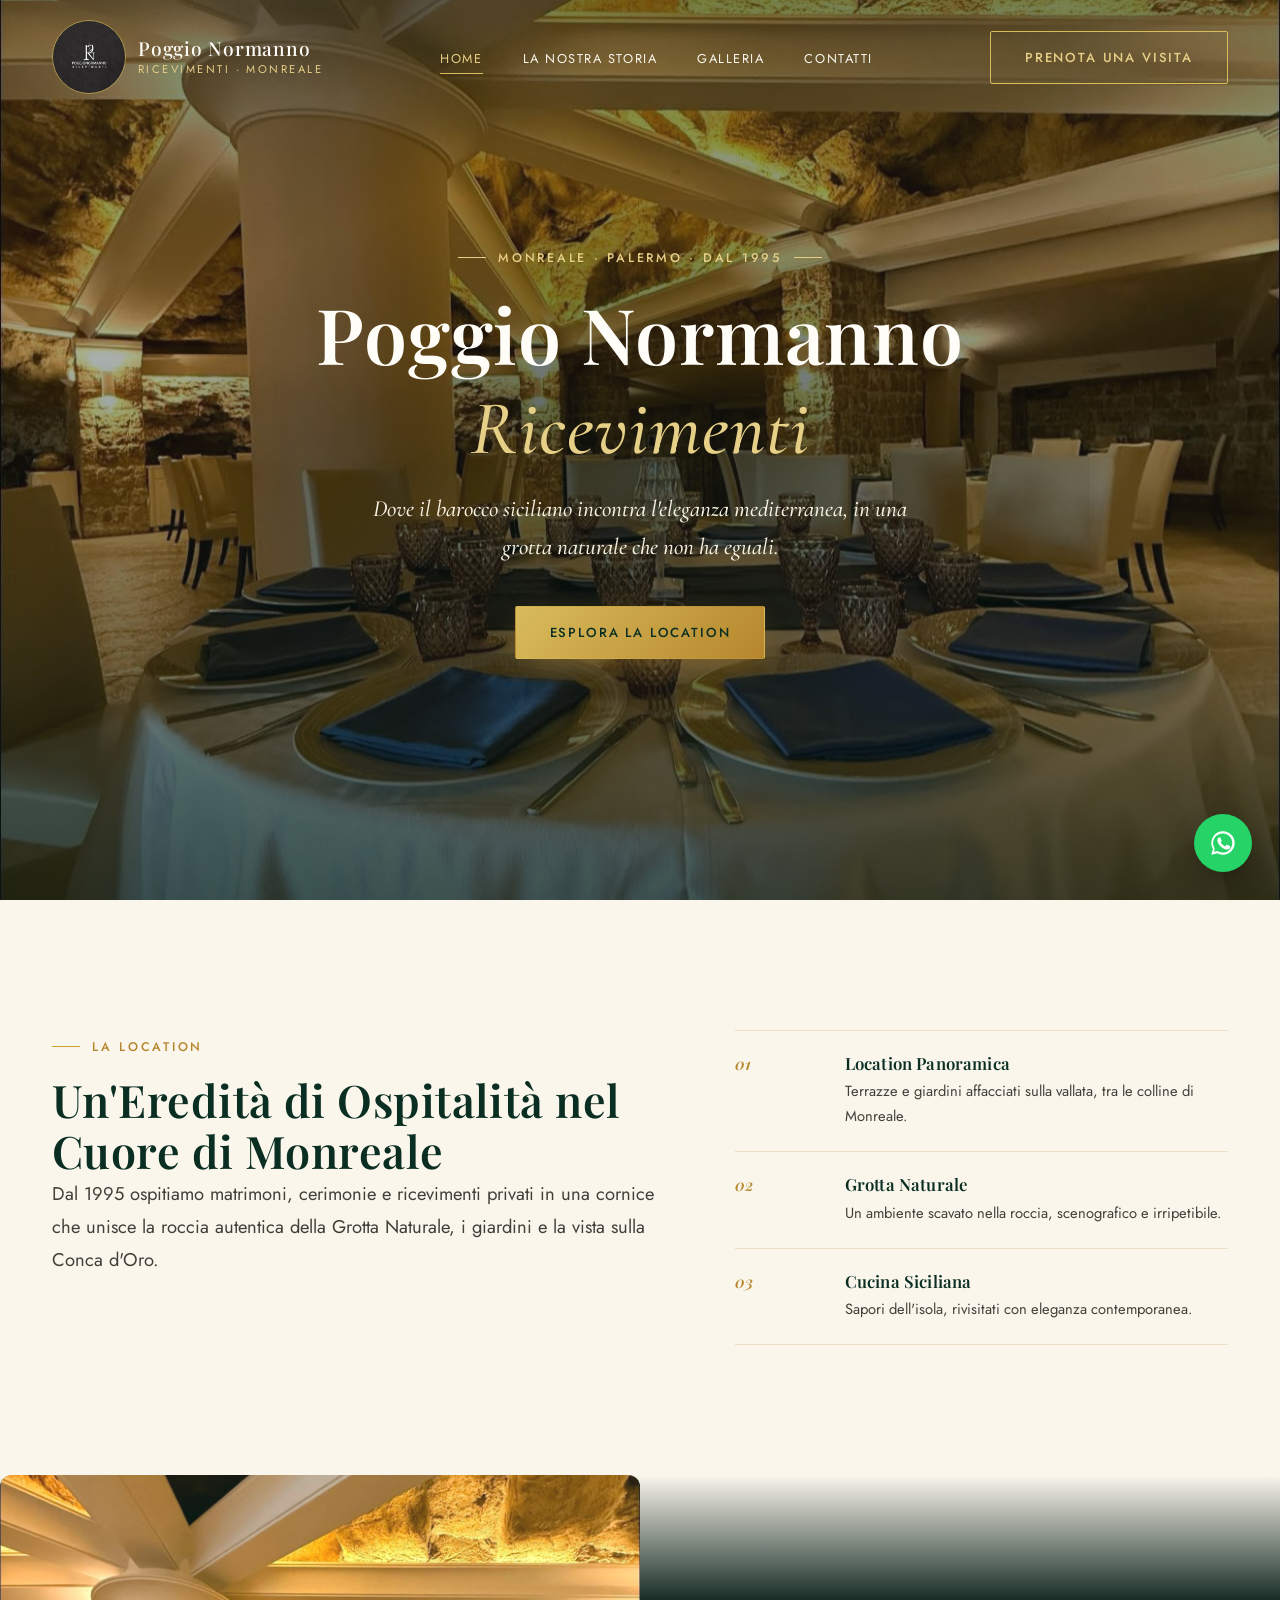
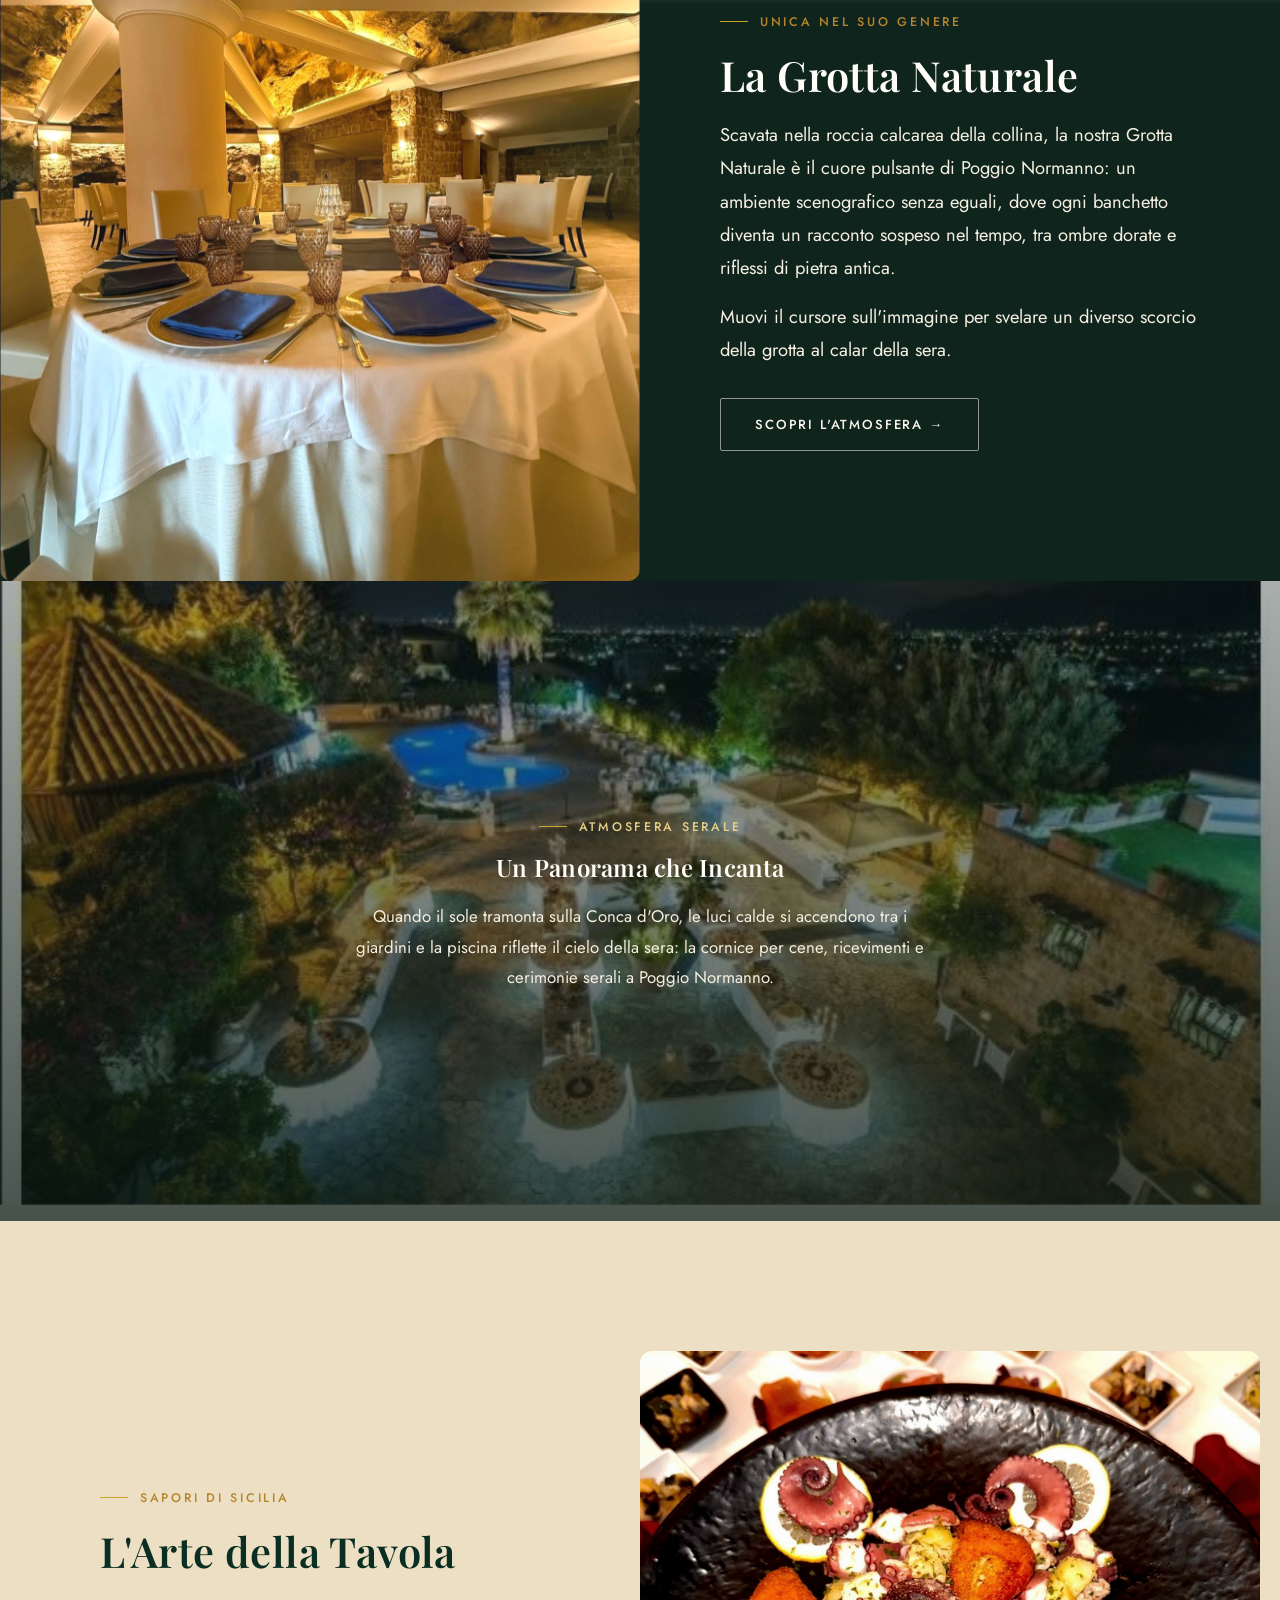
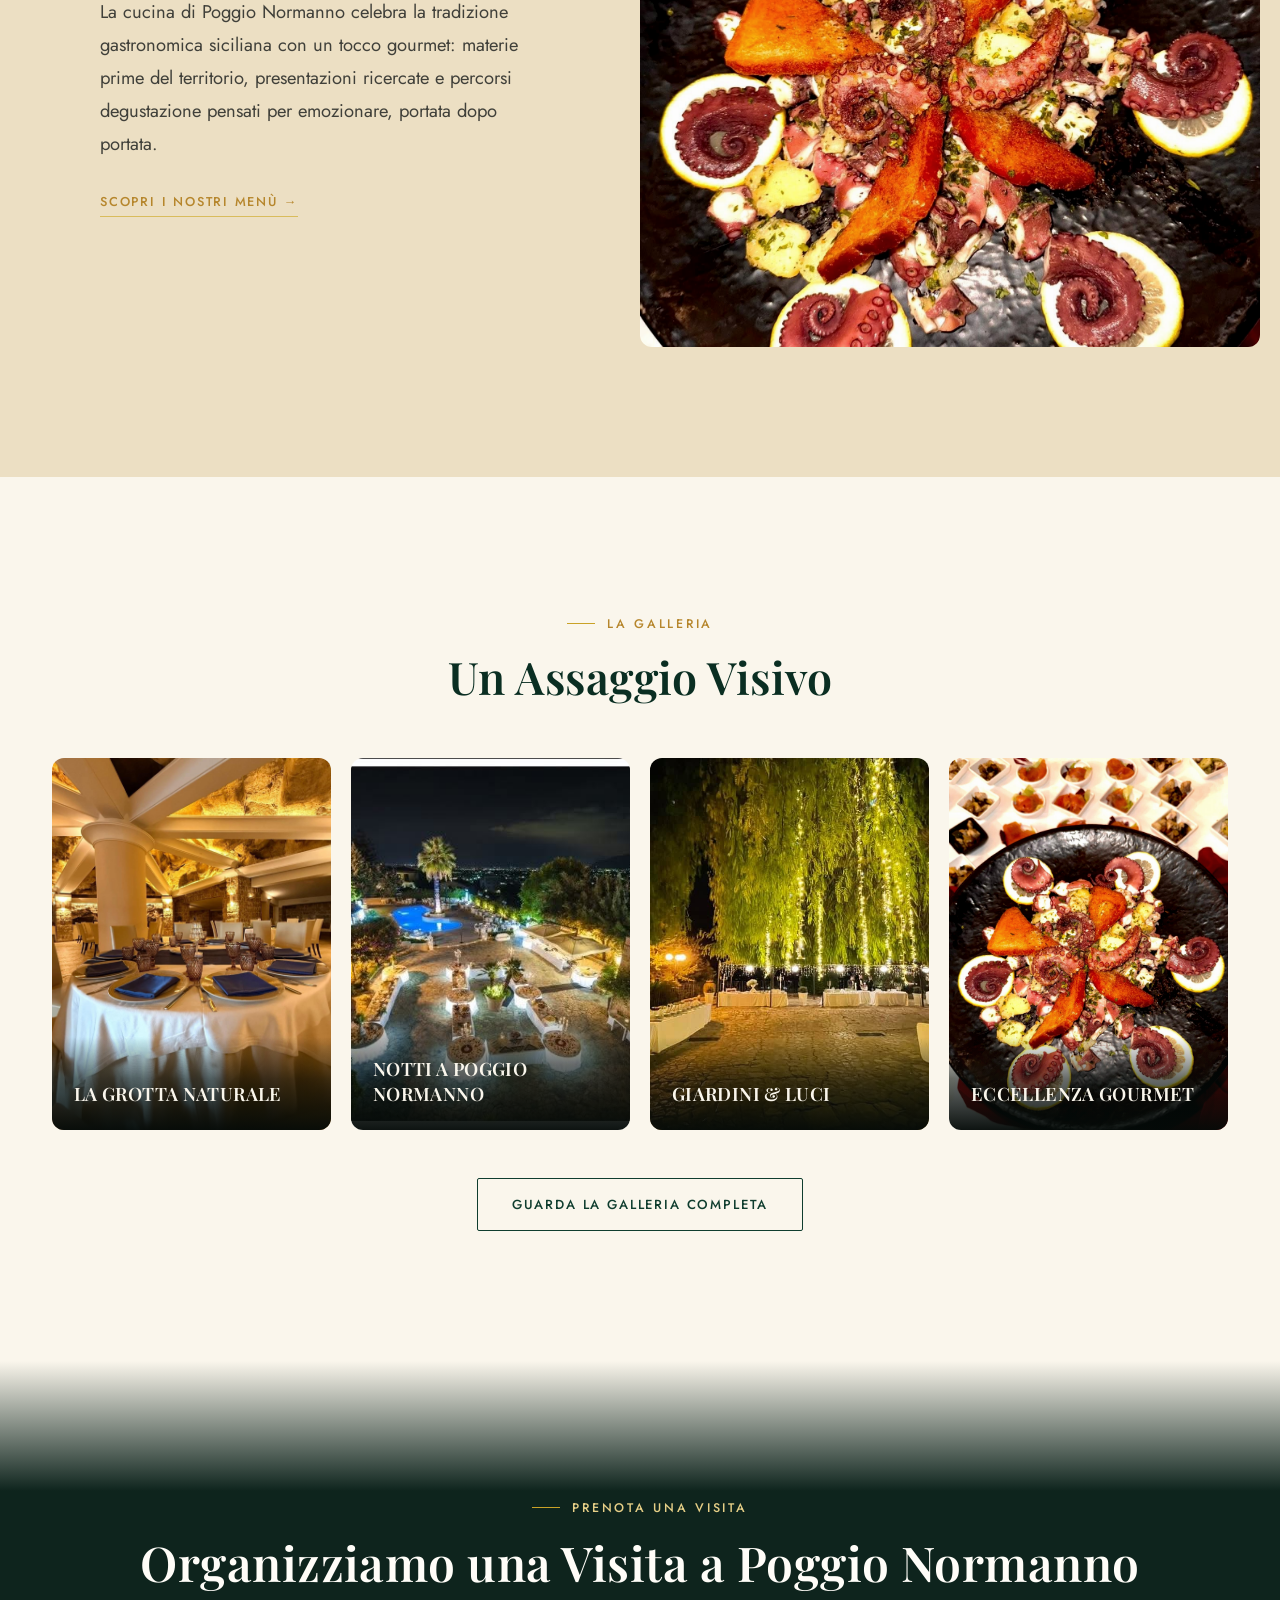
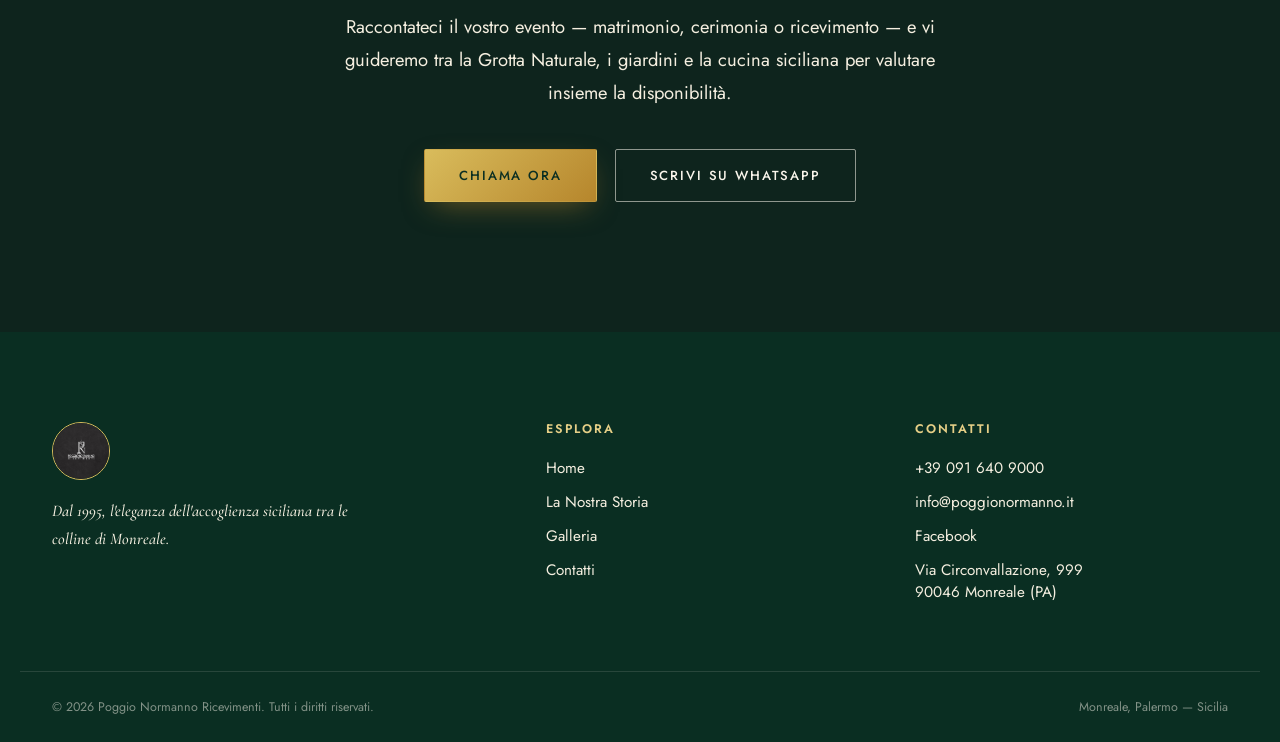
==== commit 95f77a1d: "Refresh site: self-hosted fonts, static Maps block, a11y/UX pass - Self-host Google Fonts (fonts/*.w" ====
--- a/index.html
+++ b/index.html
@@ -1,17 +1,52 @@
 <!DOCTYPE html>
 <html lang="it">
 <head>
+<script>document.documentElement.classList.add('js');</script>
 <meta charset="UTF-8">
 <meta name="viewport" content="width=device-width, initial-scale=1.0">
 <title>Poggio Normanno Ricevimenti | Location per Eventi e Matrimoni a Monreale</title>
-<meta name="description" content="Poggio Normanno Ricevimenti: prestigiosa location per matrimoni ed eventi a Monreale, Palermo. Grotta naturale, panorama esclusivo e cucina gourmet siciliana dal 1995.">
+<meta name="description" content="Poggio Normanno Ricevimenti: location per matrimoni, cerimonie e ricevimenti a Monreale, Palermo. Grotta Naturale, panorama sulla Conca d'Oro e cucina siciliana dal 1995.">
+<link rel="canonical" href="https://sario67.github.io/poggio-normanno-sito/">
+<meta property="og:type" content="website">
+<meta property="og:site_name" content="Poggio Normanno Ricevimenti">
+<meta property="og:locale" content="it_IT">
+<meta property="og:title" content="Poggio Normanno Ricevimenti | Location per Eventi e Matrimoni a Monreale">
+<meta property="og:description" content="Location per matrimoni, cerimonie e ricevimenti a Monreale: Grotta Naturale, giardini panoramici sulla Conca d'Oro e cucina siciliana dal 1995.">
+<meta property="og:url" content="https://sario67.github.io/poggio-normanno-sito/">
+<meta property="og:image" content="https://sario67.github.io/poggio-normanno-sito/immagini/grotta-naturale.JPG">
+<meta name="twitter:card" content="summary_large_image">
+<meta name="twitter:title" content="Poggio Normanno Ricevimenti | Monreale">
+<meta name="twitter:description" content="Location per matrimoni, cerimonie e ricevimenti a Monreale: Grotta Naturale, giardini e cucina siciliana dal 1995.">
+<meta name="twitter:image" content="https://sario67.github.io/poggio-normanno-sito/immagini/grotta-naturale.JPG">
+<meta name="theme-color" content="#0e241d">
 <link rel="icon" href="immagini/logo-poggio-normanno.JPG" type="image/jpeg">
-<link rel="preconnect" href="https://fonts.googleapis.com">
-<link rel="preconnect" href="https://fonts.gstatic.com" crossorigin>
-<link href="https://fonts.googleapis.com/css2?family=Playfair+Display:ital,wght@0,500;0,600;0,700;1,600&family=Cormorant+Garamond:ital,wght@0,500;1,500;1,600&family=Jost:wght@300;400;500;600&display=swap" rel="stylesheet">
+<link rel="stylesheet" href="css/fonts.css">
 <link rel="stylesheet" href="css/style.css">
+<script type="application/ld+json">
+{
+  "@context": "https://schema.org",
+  "@type": "LocalBusiness",
+  "name": "Poggio Normanno Ricevimenti",
+  "url": "https://sario67.github.io/poggio-normanno-sito/",
+  "image": "https://sario67.github.io/poggio-normanno-sito/immagini/grotta-naturale.JPG",
+  "telephone": "+39-091-640-9000",
+  "email": "info@poggionormanno.it",
+  "foundingDate": "1995",
+  "address": {
+    "@type": "PostalAddress",
+    "streetAddress": "Via Circonvallazione, 999",
+    "addressLocality": "Monreale",
+    "addressRegion": "PA",
+    "postalCode": "90046",
+    "addressCountry": "IT"
+  },
+  "sameAs": ["https://www.facebook.com/poggionormannoricevimenti"]
+}
+</script>
 </head>
 <body>
+
+<a href="#main" class="skip-link">Vai al contenuto</a>
 
 <header class="site-header">
   <div class="container header-inner">
@@ -30,13 +65,13 @@
     <div class="header-actions">
       <a href="contatti.html" class="btn btn-outline nav-cta">Prenota una Visita</a>
     </div>
-    <button class="menu-toggle" aria-label="Apri menu">
+    <button class="menu-toggle" aria-label="Apri menu di navigazione" aria-expanded="false" aria-controls="mobileMenu">
       <span></span><span></span><span></span>
     </button>
   </div>
 </header>
 
-<div class="mobile-menu">
+<nav id="mobileMenu" class="mobile-menu" aria-label="Menu di navigazione">
   <a href="index.html">Home</a>
   <a href="storia.html">La Nostra Storia</a>
   <a href="galleria.html">Galleria</a>
@@ -44,13 +79,14 @@
   <a href="contatti.html" class="btn btn-gold">Prenota una Visita</a>
   <div class="mobile-menu-contacts">
     <a href="tel:+390916409000">+39 091 640 9000</a>
-    <a href="https://wa.me/390916409000" target="_blank" rel="noopener">WhatsApp</a>
-  </div>
-</div>
+    <a href="https://wa.me/390916409000?text=Salve%2C%20vorrei%20informazioni%20su%20Poggio%20Normanno%20Ricevimenti." target="_blank" rel="noopener noreferrer">WhatsApp</a>
+  </div>
+</nav>
 
 <section class="hero">
-  <video class="hero-video" autoplay muted loop playsinline preload="auto">
-    <source src="video/hero-video.mp4" type="video/mp4">
+  <video class="hero-video" autoplay muted loop playsinline preload="auto" poster="immagini/grotta-naturale.JPG">
+    <source src="video/video-sito.mp4" type="video/mp4">
+    Il tuo browser non supporta la riproduzione video. Poggio Normanno Ricevimenti — location per matrimoni e ricevimenti a Monreale, con Grotta Naturale, giardini panoramici e cucina siciliana dal 1995.
   </video>
   <div class="hero-overlay"></div>
   <div class="hero-content">
@@ -63,34 +99,38 @@
   </div>
 </section>
 
+<main id="main">
+
 <section id="location" class="section-pad bg-cream">
   <div class="container">
-    <div class="section-head reveal">
-      <span class="eyebrow" style="justify-content:center">La Location</span>
-      <h2 style="margin-top:18px; font-size: clamp(2rem, 4vw, 2.8rem);">Un'Eredità di Ospitalità nel Cuore di Monreale</h2>
-      <div class="ornament">
-        <svg viewBox="0 0 96 18" xmlns="http://www.w3.org/2000/svg" fill="none" stroke="#c9a227" stroke-width="1">
-          <line x1="0" y1="9" x2="38" y2="9"/><line x1="58" y1="9" x2="96" y2="9"/>
-          <path d="M48 2 L54 9 L48 16 L42 9 Z" fill="#c9a227" stroke="none"/>
-        </svg>
+    <div class="intro-editorial">
+      <div class="section-head left reveal">
+        <span class="eyebrow">La Location</span>
+        <h2 style="margin-top:18px; font-size: clamp(2rem, 4vw, 2.8rem);">Un'Eredità di Ospitalità nel Cuore di Monreale</h2>
+        <p class="lede">Dal 1995 ospitiamo matrimoni, cerimonie e ricevimenti privati in una cornice che unisce la roccia autentica della Grotta Naturale, i giardini e la vista sulla Conca d'Oro.</p>
       </div>
-      <p class="lede" style="margin:0 auto;">Dal 1995 accompagniamo momenti indimenticabili: matrimoni, cerimonie e ricevimenti privati, in una cornice che unisce la roccia autentica della Sicilia, il verde dei giardini e la vista sulla Conca d'Oro.</p>
-    </div>
-    <div class="features-row">
-      <div class="feature-item reveal">
-        <div class="feature-icon"><svg viewBox="0 0 24 24" fill="none" stroke="currentColor" stroke-width="1.5"><path d="M3 21h18M5 21V9l7-6 7 6v12M9 21v-6h6v6"/></svg></div>
-        <h3>Location Panoramica</h3>
-        <p>Terrazze e giardini affacciati sulla vallata, tra le colline di Monreale.</p>
-      </div>
-      <div class="feature-item reveal reveal-delay-1">
-        <div class="feature-icon"><svg viewBox="0 0 24 24" fill="none" stroke="currentColor" stroke-width="1.5"><path d="M12 2C7 6 4 10 4 14a8 8 0 0016 0c0-4-3-8-8-12z"/></svg></div>
-        <h3>Grotta Naturale Unica</h3>
-        <p>Un ambiente scavato nella roccia, scenografico e irripetibile.</p>
-      </div>
-      <div class="feature-item reveal reveal-delay-2">
-        <div class="feature-icon"><svg viewBox="0 0 24 24" fill="none" stroke="currentColor" stroke-width="1.5"><path d="M4 20h16M6 20V10a6 6 0 0112 0v10M9 10V6m6 4V6"/></svg></div>
-        <h3>Cucina Gourmet Siciliana</h3>
-        <p>Sapori autentici dell'isola, rivisitati con eleganza contemporanea.</p>
+      <div class="specifics-list reveal reveal-delay-1">
+        <div class="specific-item">
+          <span class="specific-index">01</span>
+          <div>
+            <h3>Location Panoramica</h3>
+            <p>Terrazze e giardini affacciati sulla vallata, tra le colline di Monreale.</p>
+          </div>
+        </div>
+        <div class="specific-item">
+          <span class="specific-index">02</span>
+          <div>
+            <h3>Grotta Naturale</h3>
+            <p>Un ambiente scavato nella roccia, scenografico e irripetibile.</p>
+          </div>
+        </div>
+        <div class="specific-item">
+          <span class="specific-index">03</span>
+          <div>
+            <h3>Cucina Siciliana</h3>
+            <p>Sapori dell'isola, rivisitati con eleganza contemporanea.</p>
+          </div>
+        </div>
       </div>
     </div>
   </div>
@@ -101,12 +141,13 @@
     <div class="split-media reveal">
       <img class="grotta-img grotta-img-a" src="immagini/grotta-naturale.JPG" alt="Interno della Grotta Naturale di Poggio Normanno, illuminata da luci calde">
       <img class="grotta-img grotta-img-b" src="immagini/grotta-allestimento-rosso.JPG" alt="Allestimento romantico della Grotta Naturale di Poggio Normanno con dettagli in rosso" loading="lazy">
+      <span class="grotta-tap-hint">Tocca per un altro scorcio</span>
     </div>
     <div class="split-text reveal">
       <span class="eyebrow">Unica nel suo Genere</span>
       <h2 style="font-size: clamp(1.9rem, 3.5vw, 2.6rem); margin: 20px 0;">La Grotta Naturale</h2>
       <p class="lede">Scavata nella roccia calcarea della collina, la nostra Grotta Naturale è il cuore pulsante di Poggio Normanno: un ambiente scenografico senza eguali, dove ogni banchetto diventa un racconto sospeso nel tempo, tra ombre dorate e riflessi di pietra antica.</p>
-      <p class="lede" style="margin-top:16px;">Muovi il cursore sull'immagine per svelare un diverso scorcio della grotta al calar della sera.</p>
+      <p class="lede grotta-hint-text" style="margin-top:16px;">Muovi il cursore sull'immagine per svelare un diverso scorcio della grotta al calar della sera.</p>
       <a href="storia.html#grotta" class="btn btn-outline" style="margin-top:32px; border-color: rgba(250,246,236,0.55); color: var(--cream-100);">Scopri l'Atmosfera →</a>
     </div>
   </div>
@@ -117,7 +158,7 @@
   <div class="parallax-content reveal">
     <span class="eyebrow">Atmosfera Serale</span>
     <h2>Un Panorama che Incanta</h2>
-    <p>Quando il sole tramonta sulla Conca d'Oro, le luci calde si accendono tra i giardini e la piscina si trasforma in uno specchio dorato: la scenografia perfetta per momenti che restano nel cuore degli ospiti.</p>
+    <p>Quando il sole tramonta sulla Conca d'Oro, le luci calde si accendono tra i giardini e la piscina riflette il cielo della sera: la cornice per cene, ricevimenti e cerimonie serali a Poggio Normanno.</p>
   </div>
 </section>
 
@@ -156,14 +197,16 @@
 <section class="cta-band soft-transition">
   <div class="container reveal">
     <span class="eyebrow" style="justify-content:center; color: var(--gold-300);">Prenota una Visita</span>
-    <h2 style="margin: 18px 0 0;">Il Vostro Giorno Perfetto Comincia Qui</h2>
-    <p class="lede">Raccontateci il vostro evento: vi guideremo tra la Grotta Naturale, i giardini panoramici e i sapori di Sicilia per costruire insieme un'esperienza su misura.</p>
+    <h2 style="margin: 18px 0 0;">Organizziamo una Visita a Poggio Normanno</h2>
+    <p class="lede">Raccontateci il vostro evento — matrimonio, cerimonia o ricevimento — e vi guideremo tra la Grotta Naturale, i giardini e la cucina siciliana per valutare insieme la disponibilità.</p>
     <div class="cta-actions">
       <a href="tel:+390916409000" class="btn btn-gold">Chiama Ora</a>
-      <a href="https://wa.me/390916409000" target="_blank" rel="noopener" class="btn btn-outline">Scrivi su WhatsApp</a>
-    </div>
-  </div>
-</section>
+      <a href="https://wa.me/390916409000?text=Salve%2C%20vorrei%20informazioni%20su%20Poggio%20Normanno%20Ricevimenti." target="_blank" rel="noopener noreferrer" class="btn btn-outline">Scrivi su WhatsApp</a>
+    </div>
+  </div>
+</section>
+
+</main>
 
 <footer class="site-footer">
   <div class="container footer-grid">
@@ -182,18 +225,18 @@
       <h4>Contatti</h4>
       <a href="tel:+390916409000">+39 091 640 9000</a>
       <a href="mailto:info@poggionormanno.it">info@poggionormanno.it</a>
-      <a href="https://www.facebook.com/poggionormannoricevimenti" target="_blank" rel="noopener">Facebook</a>
+      <a href="https://www.facebook.com/poggionormannoricevimenti" target="_blank" rel="noopener noreferrer">Facebook</a>
       <address>Via Circonvallazione, 999<br>90046 Monreale (PA)</address>
     </div>
   </div>
   <div class="footer-bottom container">
-    <p>&copy; 2026 Poggio Normanno Ricevimenti. Tutti i diritti riservati.</p>
+    <p>&copy; <span class="copy-year">2026</span> Poggio Normanno Ricevimenti. Tutti i diritti riservati.</p>
     <p>Monreale, Palermo — Sicilia</p>
   </div>
 </footer>
 
-<a href="https://wa.me/390916409000" target="_blank" rel="noopener" class="whatsapp-float" aria-label="Contattaci su WhatsApp">
-  <svg viewBox="0 0 24 24"><path d="M17.5 14.4c-.3-.1-1.6-.8-1.9-.9-.2-.1-.4-.1-.6.1-.2.2-.6.9-.8 1-.1.2-.3.2-.5.1-1.6-.7-2.6-1.5-3.6-3.1-.1-.2-.1-.4.1-.5.2-.2.4-.4.6-.7.1-.2.1-.4 0-.6-.1-.2-.7-1.6-.9-2.1-.2-.5-.4-.4-.6-.4h-.5c-.2 0-.5.1-.7.3-.2.3-.9 1-.9 2.3 0 1.4 1 2.7 1.1 2.9.1.2 1.9 3 4.7 4.1 2.3.9 2.7.7 3.2.6.5-.1 1.6-.7 1.8-1.3.2-.6.2-1.2.2-1.3-.1-.1-.2-.2-.4-.3z"/><path d="M12 2a10 10 0 00-8.6 15.1L2 22l5.1-1.3A10 10 0 1012 2zm0 18.2c-1.6 0-3.1-.4-4.5-1.2l-.3-.2-3 .8.8-2.9-.2-.3A8.2 8.2 0 1112 20.2z"/></svg>
+<a href="https://wa.me/390916409000?text=Salve%2C%20vorrei%20informazioni%20su%20Poggio%20Normanno%20Ricevimenti." target="_blank" rel="noopener noreferrer" class="whatsapp-float" aria-label="Contattaci su WhatsApp">
+  <svg viewBox="0 0 24 24" aria-hidden="true" focusable="false"><path d="M17.5 14.4c-.3-.1-1.6-.8-1.9-.9-.2-.1-.4-.1-.6.1-.2.2-.6.9-.8 1-.1.2-.3.2-.5.1-1.6-.7-2.6-1.5-3.6-3.1-.1-.2-.1-.4.1-.5.2-.2.4-.4.6-.7.1-.2.1-.4 0-.6-.1-.2-.7-1.6-.9-2.1-.2-.5-.4-.4-.6-.4h-.5c-.2 0-.5.1-.7.3-.2.3-.9 1-.9 2.3 0 1.4 1 2.7 1.1 2.9.1.2 1.9 3 4.7 4.1 2.3.9 2.7.7 3.2.6.5-.1 1.6-.7 1.8-1.3.2-.6.2-1.2.2-1.3-.1-.1-.2-.2-.4-.3z"/><path d="M12 2a10 10 0 00-8.6 15.1L2 22l5.1-1.3A10 10 0 1012 2zm0 18.2c-1.6 0-3.1-.4-4.5-1.2l-.3-.2-3 .8.8-2.9-.2-.3A8.2 8.2 0 1112 20.2z"/></svg>
 </a>
 
 <script src="js/main.js"></script>
--- a/css/fonts.css
+++ b/css/fonts.css
@@ -0,0 +1,199 @@
+/* Self-hosted fonts (downloaded from Google Fonts, latin + latin-ext subsets) */
+
+@font-face {
+  font-family: 'Cormorant Garamond';
+  font-style: italic;
+  font-weight: 500;
+  font-display: swap;
+  src: url('../fonts/cormorant-garamond-500-italic-latin-ext.woff2') format('woff2');
+  unicode-range: U+0100-02BA, U+02BD-02C5, U+02C7-02CC, U+02CE-02D7, U+02DD-02FF, U+0304, U+0308, U+0329, U+1D00-1DBF, U+1E00-1E9F, U+1EF2-1EFF, U+2020, U+20A0-20AB, U+20AD-20C0, U+2113, U+2C60-2C7F, U+A720-A7FF;
+}
+
+@font-face {
+  font-family: 'Cormorant Garamond';
+  font-style: italic;
+  font-weight: 500;
+  font-display: swap;
+  src: url('../fonts/cormorant-garamond-500-italic-latin.woff2') format('woff2');
+  unicode-range: U+0000-00FF, U+0131, U+0152-0153, U+02BB-02BC, U+02C6, U+02DA, U+02DC, U+0304, U+0308, U+0329, U+2000-206F, U+20AC, U+2122, U+2191, U+2193, U+2212, U+2215, U+FEFF, U+FFFD;
+}
+
+@font-face {
+  font-family: 'Cormorant Garamond';
+  font-style: italic;
+  font-weight: 600;
+  font-display: swap;
+  src: url('../fonts/cormorant-garamond-600-italic-latin-ext.woff2') format('woff2');
+  unicode-range: U+0100-02BA, U+02BD-02C5, U+02C7-02CC, U+02CE-02D7, U+02DD-02FF, U+0304, U+0308, U+0329, U+1D00-1DBF, U+1E00-1E9F, U+1EF2-1EFF, U+2020, U+20A0-20AB, U+20AD-20C0, U+2113, U+2C60-2C7F, U+A720-A7FF;
+}
+
+@font-face {
+  font-family: 'Cormorant Garamond';
+  font-style: italic;
+  font-weight: 600;
+  font-display: swap;
+  src: url('../fonts/cormorant-garamond-600-italic-latin.woff2') format('woff2');
+  unicode-range: U+0000-00FF, U+0131, U+0152-0153, U+02BB-02BC, U+02C6, U+02DA, U+02DC, U+0304, U+0308, U+0329, U+2000-206F, U+20AC, U+2122, U+2191, U+2193, U+2212, U+2215, U+FEFF, U+FFFD;
+}
+
+@font-face {
+  font-family: 'Cormorant Garamond';
+  font-style: normal;
+  font-weight: 500;
+  font-display: swap;
+  src: url('../fonts/cormorant-garamond-500-normal-latin-ext.woff2') format('woff2');
+  unicode-range: U+0100-02BA, U+02BD-02C5, U+02C7-02CC, U+02CE-02D7, U+02DD-02FF, U+0304, U+0308, U+0329, U+1D00-1DBF, U+1E00-1E9F, U+1EF2-1EFF, U+2020, U+20A0-20AB, U+20AD-20C0, U+2113, U+2C60-2C7F, U+A720-A7FF;
+}
+
+@font-face {
+  font-family: 'Cormorant Garamond';
+  font-style: normal;
+  font-weight: 500;
+  font-display: swap;
+  src: url('../fonts/cormorant-garamond-500-normal-latin.woff2') format('woff2');
+  unicode-range: U+0000-00FF, U+0131, U+0152-0153, U+02BB-02BC, U+02C6, U+02DA, U+02DC, U+0304, U+0308, U+0329, U+2000-206F, U+20AC, U+2122, U+2191, U+2193, U+2212, U+2215, U+FEFF, U+FFFD;
+}
+
+@font-face {
+  font-family: 'Jost';
+  font-style: normal;
+  font-weight: 300;
+  font-display: swap;
+  src: url('../fonts/jost-300-normal-latin-ext.woff2') format('woff2');
+  unicode-range: U+0100-02BA, U+02BD-02C5, U+02C7-02CC, U+02CE-02D7, U+02DD-02FF, U+0304, U+0308, U+0329, U+1D00-1DBF, U+1E00-1E9F, U+1EF2-1EFF, U+2020, U+20A0-20AB, U+20AD-20C0, U+2113, U+2C60-2C7F, U+A720-A7FF;
+}
+
+@font-face {
+  font-family: 'Jost';
+  font-style: normal;
+  font-weight: 300;
+  font-display: swap;
+  src: url('../fonts/jost-300-normal-latin.woff2') format('woff2');
+  unicode-range: U+0000-00FF, U+0131, U+0152-0153, U+02BB-02BC, U+02C6, U+02DA, U+02DC, U+0304, U+0308, U+0329, U+2000-206F, U+20AC, U+2122, U+2191, U+2193, U+2212, U+2215, U+FEFF, U+FFFD;
+}
+
+@font-face {
+  font-family: 'Jost';
+  font-style: normal;
+  font-weight: 400;
+  font-display: swap;
+  src: url('../fonts/jost-400-normal-latin-ext.woff2') format('woff2');
+  unicode-range: U+0100-02BA, U+02BD-02C5, U+02C7-02CC, U+02CE-02D7, U+02DD-02FF, U+0304, U+0308, U+0329, U+1D00-1DBF, U+1E00-1E9F, U+1EF2-1EFF, U+2020, U+20A0-20AB, U+20AD-20C0, U+2113, U+2C60-2C7F, U+A720-A7FF;
+}
+
+@font-face {
+  font-family: 'Jost';
+  font-style: normal;
+  font-weight: 400;
+  font-display: swap;
+  src: url('../fonts/jost-400-normal-latin.woff2') format('woff2');
+  unicode-range: U+0000-00FF, U+0131, U+0152-0153, U+02BB-02BC, U+02C6, U+02DA, U+02DC, U+0304, U+0308, U+0329, U+2000-206F, U+20AC, U+2122, U+2191, U+2193, U+2212, U+2215, U+FEFF, U+FFFD;
+}
+
+@font-face {
+  font-family: 'Jost';
+  font-style: normal;
+  font-weight: 500;
+  font-display: swap;
+  src: url('../fonts/jost-500-normal-latin-ext.woff2') format('woff2');
+  unicode-range: U+0100-02BA, U+02BD-02C5, U+02C7-02CC, U+02CE-02D7, U+02DD-02FF, U+0304, U+0308, U+0329, U+1D00-1DBF, U+1E00-1E9F, U+1EF2-1EFF, U+2020, U+20A0-20AB, U+20AD-20C0, U+2113, U+2C60-2C7F, U+A720-A7FF;
+}
+
+@font-face {
+  font-family: 'Jost';
+  font-style: normal;
+  font-weight: 500;
+  font-display: swap;
+  src: url('../fonts/jost-500-normal-latin.woff2') format('woff2');
+  unicode-range: U+0000-00FF, U+0131, U+0152-0153, U+02BB-02BC, U+02C6, U+02DA, U+02DC, U+0304, U+0308, U+0329, U+2000-206F, U+20AC, U+2122, U+2191, U+2193, U+2212, U+2215, U+FEFF, U+FFFD;
+}
+
+@font-face {
+  font-family: 'Jost';
+  font-style: normal;
+  font-weight: 600;
+  font-display: swap;
+  src: url('../fonts/jost-600-normal-latin-ext.woff2') format('woff2');
+  unicode-range: U+0100-02BA, U+02BD-02C5, U+02C7-02CC, U+02CE-02D7, U+02DD-02FF, U+0304, U+0308, U+0329, U+1D00-1DBF, U+1E00-1E9F, U+1EF2-1EFF, U+2020, U+20A0-20AB, U+20AD-20C0, U+2113, U+2C60-2C7F, U+A720-A7FF;
+}
+
+@font-face {
+  font-family: 'Jost';
+  font-style: normal;
+  font-weight: 600;
+  font-display: swap;
+  src: url('../fonts/jost-600-normal-latin.woff2') format('woff2');
+  unicode-range: U+0000-00FF, U+0131, U+0152-0153, U+02BB-02BC, U+02C6, U+02DA, U+02DC, U+0304, U+0308, U+0329, U+2000-206F, U+20AC, U+2122, U+2191, U+2193, U+2212, U+2215, U+FEFF, U+FFFD;
+}
+
+@font-face {
+  font-family: 'Playfair Display';
+  font-style: italic;
+  font-weight: 600;
+  font-display: swap;
+  src: url('../fonts/playfair-display-600-italic-latin-ext.woff2') format('woff2');
+  unicode-range: U+0100-02BA, U+02BD-02C5, U+02C7-02CC, U+02CE-02D7, U+02DD-02FF, U+0304, U+0308, U+0329, U+1D00-1DBF, U+1E00-1E9F, U+1EF2-1EFF, U+2020, U+20A0-20AB, U+20AD-20C0, U+2113, U+2C60-2C7F, U+A720-A7FF;
+}
+
+@font-face {
+  font-family: 'Playfair Display';
+  font-style: italic;
+  font-weight: 600;
+  font-display: swap;
+  src: url('../fonts/playfair-display-600-italic-latin.woff2') format('woff2');
+  unicode-range: U+0000-00FF, U+0131, U+0152-0153, U+02BB-02BC, U+02C6, U+02DA, U+02DC, U+0304, U+0308, U+0329, U+2000-206F, U+20AC, U+2122, U+2191, U+2193, U+2212, U+2215, U+FEFF, U+FFFD;
+}
+
+@font-face {
+  font-family: 'Playfair Display';
+  font-style: normal;
+  font-weight: 500;
+  font-display: swap;
+  src: url('../fonts/playfair-display-500-normal-latin-ext.woff2') format('woff2');
+  unicode-range: U+0100-02BA, U+02BD-02C5, U+02C7-02CC, U+02CE-02D7, U+02DD-02FF, U+0304, U+0308, U+0329, U+1D00-1DBF, U+1E00-1E9F, U+1EF2-1EFF, U+2020, U+20A0-20AB, U+20AD-20C0, U+2113, U+2C60-2C7F, U+A720-A7FF;
+}
+
+@font-face {
+  font-family: 'Playfair Display';
+  font-style: normal;
+  font-weight: 500;
+  font-display: swap;
+  src: url('../fonts/playfair-display-500-normal-latin.woff2') format('woff2');
+  unicode-range: U+0000-00FF, U+0131, U+0152-0153, U+02BB-02BC, U+02C6, U+02DA, U+02DC, U+0304, U+0308, U+0329, U+2000-206F, U+20AC, U+2122, U+2191, U+2193, U+2212, U+2215, U+FEFF, U+FFFD;
+}
+
+@font-face {
+  font-family: 'Playfair Display';
+  font-style: normal;
+  font-weight: 600;
+  font-display: swap;
+  src: url('../fonts/playfair-display-600-normal-latin-ext.woff2') format('woff2');
+  unicode-range: U+0100-02BA, U+02BD-02C5, U+02C7-02CC, U+02CE-02D7, U+02DD-02FF, U+0304, U+0308, U+0329, U+1D00-1DBF, U+1E00-1E9F, U+1EF2-1EFF, U+2020, U+20A0-20AB, U+20AD-20C0, U+2113, U+2C60-2C7F, U+A720-A7FF;
+}
+
+@font-face {
+  font-family: 'Playfair Display';
+  font-style: normal;
+  font-weight: 600;
+  font-display: swap;
+  src: url('../fonts/playfair-display-600-normal-latin.woff2') format('woff2');
+  unicode-range: U+0000-00FF, U+0131, U+0152-0153, U+02BB-02BC, U+02C6, U+02DA, U+02DC, U+0304, U+0308, U+0329, U+2000-206F, U+20AC, U+2122, U+2191, U+2193, U+2212, U+2215, U+FEFF, U+FFFD;
+}
+
+@font-face {
+  font-family: 'Playfair Display';
+  font-style: normal;
+  font-weight: 700;
+  font-display: swap;
+  src: url('../fonts/playfair-display-700-normal-latin-ext.woff2') format('woff2');
+  unicode-range: U+0100-02BA, U+02BD-02C5, U+02C7-02CC, U+02CE-02D7, U+02DD-02FF, U+0304, U+0308, U+0329, U+1D00-1DBF, U+1E00-1E9F, U+1EF2-1EFF, U+2020, U+20A0-20AB, U+20AD-20C0, U+2113, U+2C60-2C7F, U+A720-A7FF;
+}
+
+@font-face {
+  font-family: 'Playfair Display';
+  font-style: normal;
+  font-weight: 700;
+  font-display: swap;
+  src: url('../fonts/playfair-display-700-normal-latin.woff2') format('woff2');
+  unicode-range: U+0000-00FF, U+0131, U+0152-0153, U+02BB-02BC, U+02C6, U+02DA, U+02DC, U+0304, U+0308, U+0329, U+2000-206F, U+20AC, U+2122, U+2191, U+2193, U+2212, U+2215, U+FEFF, U+FFFD;
+}
--- a/css/style.css
+++ b/css/style.css
@@ -48,6 +48,44 @@
   -webkit-font-smoothing: antialiased;
   overflow-x: hidden;
 }
+body.menu-open, body.lightbox-open { overflow: hidden; height: 100%; }
+
+/* ---------- Accessibility utilities ---------- */
+.sr-only {
+  position: absolute;
+  width: 1px; height: 1px;
+  padding: 0; margin: -1px;
+  overflow: hidden;
+  clip: rect(0, 0, 0, 0);
+  white-space: nowrap;
+  border: 0;
+}
+.skip-link {
+  position: absolute;
+  top: -100px; left: 16px;
+  z-index: 1000;
+  background: var(--emerald-flat);
+  color: var(--cream-100);
+  padding: 14px 22px;
+  border-radius: 4px;
+  font-size: 0.85rem;
+  letter-spacing: 0.04em;
+  border: 1px solid var(--gold-400);
+  transition: top 0.25s var(--ease);
+}
+.skip-link:focus {
+  top: 16px;
+}
+
+:focus-visible {
+  outline: 2px solid var(--gold-500);
+  outline-offset: 3px;
+  border-radius: 2px;
+}
+.whatsapp-float:focus-visible,
+.menu-toggle:focus-visible {
+  outline-offset: 4px;
+}
 
 .container {
   max-width: var(--container-w);
@@ -152,17 +190,23 @@
   z-index: 500;
   display: flex;
   align-items: center;
-  padding: var(--header-pad-y) 0;
+  padding: max(var(--header-pad-y), env(safe-area-inset-top)) max(0px, env(safe-area-inset-right)) var(--header-pad-y) max(0px, env(safe-area-inset-left));
   transition: padding 0.4s var(--ease), background 0.4s var(--ease), box-shadow 0.4s var(--ease), backdrop-filter 0.4s var(--ease);
   background: transparent;
 }
 .site-header.is-scrolled {
-  padding: var(--header-pad-y-scrolled) 0;
+  padding-top: max(var(--header-pad-y-scrolled), env(safe-area-inset-top));
+  padding-bottom: var(--header-pad-y-scrolled);
   background: rgba(18, 43, 37, 0.85);
   box-shadow: 0 6px 24px -8px rgba(0,0,0,0.3);
   backdrop-filter: blur(12px);
   -webkit-backdrop-filter: blur(12px);
 }
+@supports not ((backdrop-filter: blur(1px)) or (-webkit-backdrop-filter: blur(1px))) {
+  .site-header.is-scrolled { background: rgba(14, 34, 28, 0.97); }
+}
+body.menu-open .whatsapp-float,
+body.lightbox-open .whatsapp-float { opacity: 0; visibility: hidden; pointer-events: none; }
 .header-inner {
   width: 100%;
   display: flex;
@@ -224,11 +268,16 @@
 .menu-toggle {
   display: none;
   flex-direction: column;
+  align-items: center;
+  justify-content: center;
   gap: 5px;
-  width: 32px;
+  width: 44px;
+  height: 44px;
   z-index: 600;
+  flex-shrink: 0;
 }
 .menu-toggle span {
+  width: 24px;
   height: 1px;
   background: var(--white);
   transition: transform 0.3s var(--ease), opacity 0.3s var(--ease);
@@ -246,7 +295,10 @@
   flex-direction: column;
   align-items: center;
   justify-content: center;
-  gap: 36px;
+  gap: clamp(20px, 4vh, 36px);
+  padding: max(90px, env(safe-area-inset-top) + 70px) 24px max(40px, env(safe-area-inset-bottom) + 24px);
+  overflow-y: auto;
+  -webkit-overflow-scrolling: touch;
   transform: translateY(-100%);
   opacity: 0;
   visibility: hidden;
@@ -255,14 +307,34 @@
 .mobile-menu.is-open { transform: translateY(0); opacity: 1; visibility: visible; }
 .mobile-menu a {
   font-family: var(--font-display);
-  font-size: 1.9rem;
+  font-size: clamp(1.4rem, 6vw, 1.9rem);
   color: var(--cream-100);
+  text-align: center;
 }
 .mobile-menu a.active,
 .mobile-menu a:hover { color: var(--gold-300); }
-.mobile-menu .btn { margin-top: 10px; }
-.mobile-menu-contacts { display: flex; gap: 22px; margin-top: 8px; }
-.mobile-menu-contacts a { font-family: var(--font-body); font-size: 0.85rem; letter-spacing: 0.08em; color: var(--gold-300); }
+.mobile-menu .btn {
+  margin-top: 10px;
+  width: 100%;
+  max-width: 320px;
+  box-sizing: border-box;
+  justify-content: center;
+  text-align: center;
+  white-space: normal;
+  font-size: clamp(0.7rem, 3.4vw, 0.82rem);
+  padding: 16px 20px;
+}
+.mobile-menu-contacts { display: flex; flex-wrap: wrap; justify-content: center; gap: 22px; margin-top: 8px; }
+.mobile-menu-contacts a { font-family: var(--font-body); font-size: 0.85rem; letter-spacing: 0.08em; color: var(--gold-300); min-height: 44px; display: inline-flex; align-items: center; }
+
+@media (max-height: 560px) and (orientation: landscape) {
+  .mobile-menu {
+    justify-content: flex-start;
+    gap: 16px;
+    padding-top: max(76px, env(safe-area-inset-top) + 56px);
+  }
+  .mobile-menu a { font-size: 1.3rem; }
+}
 
 /* ============================================================
    HERO (index)
@@ -270,17 +342,25 @@
 .hero {
   position: relative;
   height: 100vh;
+  height: 100svh;
   min-height: 640px;
   display: flex;
   align-items: center;
   justify-content: center;
   overflow: hidden;
   background: var(--emerald-950);
+  padding-top: env(safe-area-inset-top);
+  padding-bottom: env(safe-area-inset-bottom);
 }
 .hero-video {
   position: absolute; inset: 0;
   width: 100%; height: 100%;
   object-fit: cover;
+  object-position: center 35%;
+  pointer-events: none;
+}
+@media (max-width: 640px) {
+  .hero-video { object-position: center center; }
 }
 .hero-overlay {
   position: absolute; inset: 0;
@@ -294,6 +374,17 @@
   color: var(--white);
   padding: 0 24px;
   max-width: 880px;
+}
+.hero-content::before {
+  content: "";
+  position: absolute;
+  top: -10%; left: 50%;
+  transform: translateX(-50%);
+  width: min(900px, 130%);
+  height: 120%;
+  background: radial-gradient(ellipse at center, rgba(5,16,12,0.5) 0%, rgba(5,16,12,0.18) 55%, transparent 78%);
+  z-index: -1;
+  pointer-events: none;
 }
 .hero-content .eyebrow { color: var(--gold-300); justify-content: center; }
 .hero-content .eyebrow::before, .hero-content .eyebrow::after { background: var(--gold-300); }
@@ -318,6 +409,9 @@
   margin: 0 auto 40px;
   line-height: 1.6;
 }
+@media (max-width: 480px) {
+  .hero-sub { max-width: 320px; }
+}
 .hero-actions { display: flex; gap: 18px; justify-content: center; flex-wrap: wrap; }
 .hero-actions .btn-outline { border-color: rgba(250,246,236,0.6); color: var(--cream-100); }
 
@@ -343,7 +437,7 @@
 
 #location, #grotta { scroll-margin-top: 110px; }
 
-/* Intro features row */
+/* Intro features row (legacy centered variant, still used on other pages) */
 .features-row {
   display: grid;
   grid-template-columns: repeat(3, 1fr);
@@ -363,6 +457,41 @@
 .feature-item h3 { font-size: 1.2rem; margin-bottom: 10px; }
 .feature-item p { color: var(--charcoal-700); font-size: 0.95rem; line-height: 1.7; }
 
+/* Editorial intro: asymmetric, left-aligned, no icon badges */
+.intro-editorial {
+  display: grid;
+  grid-template-columns: 1.1fr 0.9fr;
+  gap: 80px;
+  align-items: start;
+}
+.intro-editorial .section-head.left { margin-bottom: 0; }
+.specifics-list {
+  border-top: 1px solid var(--sand-300);
+}
+.specific-item {
+  padding: 22px 0;
+  border-bottom: 1px solid var(--sand-300);
+  display: grid;
+  grid-template-columns: 90px 1fr;
+  gap: 20px;
+  align-items: baseline;
+}
+.specific-item .specific-index {
+  font-family: var(--font-display);
+  font-style: italic;
+  color: var(--gold-600);
+  font-size: 1rem;
+}
+.specific-item h3 { font-size: 1.05rem; margin-bottom: 6px; color: var(--emerald-950); }
+.specific-item p { color: var(--charcoal-700); font-size: 0.92rem; line-height: 1.7; }
+
+@media (max-width: 860px) {
+  .intro-editorial { grid-template-columns: 1fr; gap: 40px; }
+}
+@media (max-width: 480px) {
+  .specific-item { grid-template-columns: 1fr; gap: 6px; }
+}
+
 /* Split feature (image + text) */
 .split {
   display: grid;
@@ -400,6 +529,13 @@
 }
 .grotta-section .split-media img { filter: saturate(1.05) contrast(1.02); }
 
+/* Gastronomy photos: tame flash highlights and warm cast, keep food colors natural */
+img[src$="cibo.JPG"],
+img[src$="piatto-primo-siciliano.JPG"],
+img[src$="piatto-risotto-gourmet.JPG"] {
+  filter: brightness(0.97) contrast(1.05) saturate(0.94);
+}
+
 /* Soft crossfade to a second Grotta view on hover */
 .grotta-section .split-media { position: relative; }
 .grotta-section .split-media .grotta-img {
@@ -409,10 +545,39 @@
   transition: opacity 1.4s var(--ease);
 }
 .grotta-section .split-media .grotta-img-b { opacity: 0; }
-.grotta-section .split-media:hover .grotta-img-a { opacity: 0; }
-.grotta-section .split-media:hover .grotta-img-b { opacity: 1; }
+.grotta-section .split-media:hover .grotta-img-a,
+.grotta-section .split-media.is-swapped .grotta-img-a { opacity: 0; }
+.grotta-section .split-media:hover .grotta-img-b,
+.grotta-section .split-media.is-swapped .grotta-img-b { opacity: 1; }
 @media (prefers-reduced-motion: reduce) {
   .grotta-section .split-media .grotta-img { transition: none; }
+}
+.grotta-section .split-media {
+  cursor: pointer;
+}
+.grotta-section .split-media:focus-visible {
+  outline: 2px solid var(--gold-400);
+  outline-offset: -6px;
+}
+.grotta-tap-hint {
+  position: absolute;
+  left: 18px; bottom: 18px;
+  z-index: 3;
+  display: none;
+  align-items: center;
+  gap: 8px;
+  padding: 9px 16px;
+  border-radius: 999px;
+  background: rgba(10, 26, 20, 0.72);
+  border: 1px solid rgba(217, 188, 92, 0.5);
+  color: var(--cream-100);
+  font-size: 0.72rem;
+  letter-spacing: 0.08em;
+  text-transform: uppercase;
+  pointer-events: none;
+}
+@media (hover: none) {
+  .grotta-tap-hint { display: inline-flex; }
 }
 
 /* Parallax banner */
@@ -572,6 +737,9 @@
   margin-bottom: 48px; flex-wrap: wrap;
 }
 .filter-btn {
+  display: inline-flex;
+  align-items: center;
+  min-height: 44px;
   padding: 10px 22px;
   border: 1px solid var(--sand-300);
   border-radius: 999px;
@@ -582,7 +750,17 @@
   transition: all 0.3s var(--ease);
 }
 .filter-btn:hover { border-color: var(--gold-500); color: var(--gold-600); }
-.filter-btn.active { background: var(--emerald-900); border-color: var(--emerald-900); color: var(--cream-100); }
+.filter-btn[aria-pressed="true"] {
+  background: var(--emerald-900);
+  border-color: var(--emerald-900);
+  color: var(--cream-100);
+  font-weight: 600;
+}
+.filter-btn[aria-pressed="true"]::before {
+  content: "✓";
+  margin-right: 8px;
+  color: var(--gold-300);
+}
 
 .gallery-grid {
   display: grid;
@@ -684,6 +862,23 @@
   border: 1px solid var(--sand-300);
 }
 .map-wrap iframe { width: 100%; height: 100%; border: 0; filter: saturate(0.9); }
+.map-placeholder {
+  width: 100%; height: 100%;
+  display: flex;
+  flex-direction: column;
+  align-items: center;
+  justify-content: center;
+  gap: 18px;
+  text-align: center;
+  padding: 32px;
+  background:
+    radial-gradient(circle at 30% 30%, rgba(15,61,46,0.08), transparent 55%),
+    radial-gradient(circle at 75% 70%, rgba(182,134,44,0.1), transparent 50%),
+    var(--sand-300);
+}
+.map-placeholder svg { width: 40px; height: 40px; color: var(--emerald-900); }
+.map-placeholder p { max-width: 360px; color: var(--charcoal-700); font-size: 0.95rem; line-height: 1.6; }
+.map-placeholder .map-links { display: flex; flex-wrap: wrap; gap: 14px; justify-content: center; }
 
 /* ============================================================
    FOOTER
@@ -712,32 +907,45 @@
   color: rgba(250,246,236,0.5);
   flex-wrap: wrap; gap: 10px;
 }
-
 /* WhatsApp float */
 .whatsapp-float {
   position: fixed;
-  bottom: 28px; right: 28px;
+  bottom: max(28px, env(safe-area-inset-bottom) + 16px);
+  right: max(28px, env(safe-area-inset-right) + 16px);
   width: 58px; height: 58px;
   background: #25D366;
   border-radius: 50%;
   display: flex; align-items: center; justify-content: center;
   box-shadow: 0 10px 28px -6px rgba(0,0,0,0.4);
   z-index: 400;
-  transition: transform 0.3s var(--ease);
+  transition: transform 0.3s var(--ease), opacity 0.25s var(--ease), visibility 0.25s;
 }
 .whatsapp-float:hover { transform: scale(1.08); }
+.whatsapp-float:focus-visible { outline-offset: 4px; }
 .whatsapp-float svg { width: 28px; height: 28px; fill: #fff; }
 
 /* ============================================================
    Scroll reveal
-   ============================================================ */
-.reveal { opacity: 0; transform: translateY(36px); transition: opacity 0.9s var(--ease), transform 0.9s var(--ease); }
+   Content is visible by default (no-JS / pre-script paint).
+   Only html.js (set synchronously in <head>, before first paint)
+   opts elements into the hidden-until-visible animated state,
+   so there is never a flash of invisible content.
+   ============================================================ */
+.reveal { opacity: 1; transform: none; }
+html.js .reveal {
+  transition: opacity 0.55s var(--ease), transform 0.55s var(--ease);
+}
+html.js .reveal:not(.is-visible) {
+  opacity: 0;
+  transform: translateY(28px);
+}
 .reveal.is-visible { opacity: 1; transform: translateY(0); }
-.reveal-delay-1.is-visible { transition-delay: 0.12s; }
-.reveal-delay-2.is-visible { transition-delay: 0.24s; }
+.reveal-delay-1.is-visible { transition-delay: 0.1s; }
+.reveal-delay-2.is-visible { transition-delay: 0.2s; }
 
 @media (prefers-reduced-motion: reduce) {
-  .reveal { opacity: 1; transform: none; transition: none; }
+  html.js .reveal,
+  html.js .reveal:not(.is-visible) { opacity: 1; transform: none; transition: none; }
   html { scroll-behavior: auto; }
 }
 
@@ -774,6 +982,10 @@
   .hero-actions, .cta-actions { flex-direction: column; align-items: stretch; }
   .btn { justify-content: center; }
   .logo-text { display: none; }
-  .whatsapp-float { bottom: 18px; right: 18px; width: 52px; height: 52px; }
+  .whatsapp-float {
+    bottom: max(18px, env(safe-area-inset-bottom) + 10px);
+    right: max(18px, env(safe-area-inset-right) + 10px);
+    width: 50px; height: 50px;
+  }
   .parallax-banner { height: 480px; }
 }
